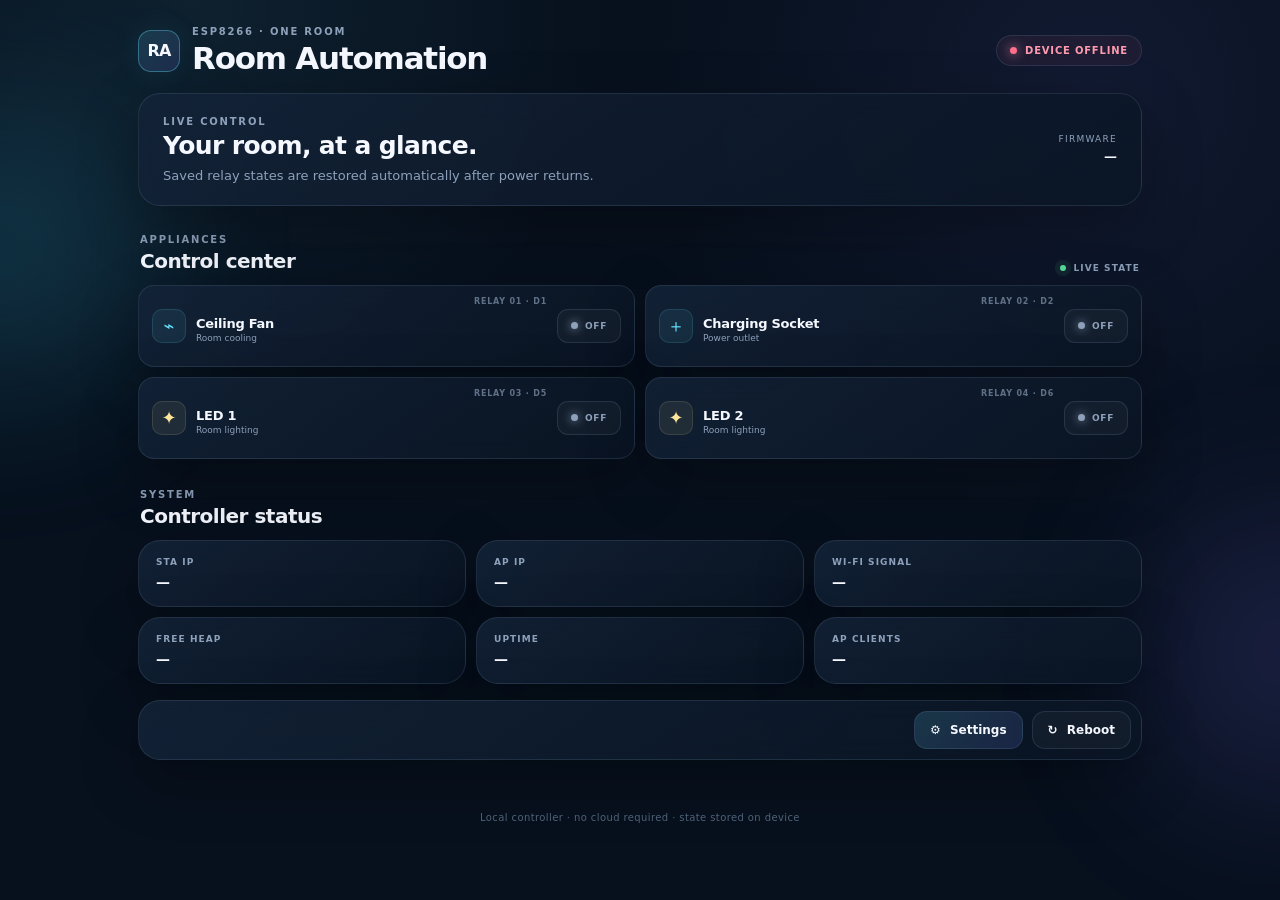
==== index.html @ 25adb44f "Add files via upload" ====
<!doctype html>
<html lang="en">
<head>
<meta charset="utf-8">
<meta name="viewport" content="width=device-width,initial-scale=1,viewport-fit=cover">
<meta name="theme-color" content="#07101d">
<meta name="color-scheme" content="dark">
<title>Room Automation</title>
<link rel="stylesheet" href="/style.css">
</head>
<body>
<div class="ambient ambient-a"></div><div class="ambient ambient-b"></div>
<main class="shell">
<header class="topbar">
  <div class="brand"><div class="brand-mark">RA</div><div><div class="eyebrow">ESP8266 · ONE ROOM</div><h1>Room Automation</h1></div></div>
  <div id="connection" class="status offline"><span class="status-dot"></span>CONNECTING</div>
</header>

<section class="hero card">
  <div><div class="eyebrow">LIVE CONTROL</div><h2>Your room, at a glance.</h2>
  <p>Saved relay states are restored automatically after power returns.</p></div>
  <div class="hero-meta"><span>FIRMWARE</span><strong id="version">—</strong></div>
</section>

<section class="section-head"><div><div class="eyebrow">APPLIANCES</div><h2>Control center</h2></div><div class="live-pill"><span class="pulse"></span>LIVE STATE</div></section>

<section class="relay-grid compact-relays" id="relayGrid">
  <article class="relay-card card" data-index="0">
    <div class="relay-top"><div class="device-icon fan-icon">⌁</div><span class="relay-channel">RELAY 01 · D1</span></div>
    <div class="relay-info"><h3>Ceiling Fan</h3><p>Room cooling</p></div>
    <button class="power-control" data-toggle="0" aria-pressed="false"><span class="power-ring"></span><span class="power-label">OFF</span></button>
  </article>
  <article class="relay-card card" data-index="1">
    <div class="relay-top"><div class="device-icon socket-icon">＋</div><span class="relay-channel">RELAY 02 · D2</span></div>
    <div class="relay-info"><h3>Charging Socket</h3><p>Power outlet</p></div>
    <button class="power-control" data-toggle="1" aria-pressed="false"><span class="power-ring"></span><span class="power-label">OFF</span></button>
  </article>
  <article class="relay-card card" data-index="2">
    <div class="relay-top"><div class="device-icon led-icon">✦</div><span class="relay-channel">RELAY 03 · D5</span></div>
    <div class="relay-info"><h3>LED 1</h3><p>Room lighting</p></div>
    <button class="power-control" data-toggle="2" aria-pressed="false"><span class="power-ring"></span><span class="power-label">OFF</span></button>
  </article>
  <article class="relay-card card" data-index="3">
    <div class="relay-top"><div class="device-icon led-icon">✦</div><span class="relay-channel">RELAY 04 · D6</span></div>
    <div class="relay-info"><h3>LED 2</h3><p>Room lighting</p></div>
    <button class="power-control" data-toggle="3" aria-pressed="false"><span class="power-ring"></span><span class="power-label">OFF</span></button>
  </article>
</section>

<section class="section-head compact"><div><div class="eyebrow">SYSTEM</div><h2>Controller status</h2></div></section>
<section class="telemetry-grid">
  <div class="metric card"><span>STA IP</span><strong id="ip">—</strong></div>
  <div class="metric card"><span>AP IP</span><strong id="apIp">—</strong></div>
  <div class="metric card"><span>WI-FI SIGNAL</span><strong id="rssi">—</strong></div>
  <div class="metric card"><span>FREE HEAP</span><strong id="heap">—</strong></div>
  <div class="metric card"><span>UPTIME</span><strong id="uptime">—</strong></div>
  <div class="metric card"><span>AP CLIENTS</span><strong id="apClients">—</strong></div>
</section>

<nav class="bottom-nav card">
  <a class="nav-primary" href="/settings.html"><span>⚙</span> Settings</a>
  <button id="rebootBtn" class="nav-secondary"><span>↻</span> Reboot</button>
</nav>
<p id="message" class="toast" role="status"></p>
<footer>Local controller · no cloud required · state stored on device</footer>
</main>
<script src="/app.js"></script>
</body>
</html>
---- style.css ----
:root{--bg:#07101d;--line:rgba(150,180,220,.14);--text:#f5f8ff;--muted:#8ea1bb;--accent:#66e3ff;--good:#57e39b;--danger:#ff6f8e;--shadow:0 20px 60px rgba(0,0,0,.28);font-family:Inter,ui-sans-serif,system-ui,-apple-system,BlinkMacSystemFont,"Segoe UI",sans-serif}
*{box-sizing:border-box}html{min-height:100%;background:var(--bg)}body{margin:0;min-height:100vh;color:var(--text);background:radial-gradient(circle at 15% 0%,rgba(102,227,255,.08),transparent 30%),radial-gradient(circle at 85% 10%,rgba(123,124,255,.09),transparent 32%),var(--bg)}button,input,select{font:inherit}button{cursor:pointer}.ambient{position:fixed;width:280px;height:280px;border-radius:50%;filter:blur(90px);pointer-events:none;opacity:.18}.ambient-a{background:#3bd7ff;top:12%;left:-140px}.ambient-b{background:#7d74ff;right:-150px;bottom:12%}
.shell{width:min(1040px,100%);margin:auto;padding:26px 18px 32px;position:relative}.topbar{display:flex;align-items:center;justify-content:space-between;gap:16px;margin-bottom:18px}.brand{display:flex;align-items:center;gap:12px}.brand-mark{width:42px;height:42px;border:1px solid rgba(102,227,255,.35);border-radius:13px;display:grid;place-items:center;font-weight:900;letter-spacing:-.06em;background:linear-gradient(145deg,rgba(102,227,255,.14),rgba(123,124,255,.16));box-shadow:0 0 30px rgba(102,227,255,.08)}
.eyebrow{font-size:10px;letter-spacing:.18em;color:var(--muted);font-weight:800}h1{font-size:clamp(23px,4vw,31px);line-height:1.1;margin:4px 0 0;letter-spacing:-.04em}h2{font-size:20px;line-height:1.15;margin:5px 0 0;letter-spacing:-.025em}h3{font-size:18px;margin:0;letter-spacing:-.02em}p{margin:0;color:var(--muted)}
.card{background:linear-gradient(145deg,rgba(20,35,56,.86),rgba(10,21,36,.82));border:1px solid var(--line);border-radius:22px;box-shadow:var(--shadow);backdrop-filter:blur(14px)}
.status{display:flex;align-items:center;gap:8px;padding:9px 13px;border-radius:999px;font-size:10px;font-weight:900;letter-spacing:.08em;border:1px solid var(--line);white-space:nowrap}.status-dot{width:7px;height:7px;border-radius:50%;background:var(--danger);box-shadow:0 0 12px currentColor}.status.online{color:var(--good);background:rgba(87,227,155,.07)}.status.online .status-dot{background:var(--good)}.status.offline{color:#ff9aae;background:rgba(255,111,142,.06)}
.hero{padding:22px 24px;display:flex;align-items:center;justify-content:space-between;gap:20px;margin-bottom:28px}.hero h2{font-size:25px}.hero p{margin-top:7px;font-size:13px;max-width:580px}.hero-meta{text-align:right;min-width:100px}.hero-meta span{display:block;font-size:9px;color:var(--muted);letter-spacing:.14em}.hero-meta strong{display:block;margin-top:5px;font-size:13px}
.section-head{display:flex;align-items:end;justify-content:space-between;margin:0 2px 12px}.section-head.compact{margin-top:30px}.live-pill{font-size:9px;color:var(--muted);font-weight:900;letter-spacing:.12em;display:flex;gap:7px;align-items:center}.pulse{width:6px;height:6px;background:var(--good);border-radius:50%;box-shadow:0 0 0 5px rgba(87,227,155,.08)}
.relay-grid{display:grid;grid-template-columns:repeat(2,minmax(0,1fr));gap:14px}.relay-card{padding:18px;min-height:225px;display:flex;flex-direction:column;transition:border-color .2s,transform .2s,box-shadow .2s}.relay-card.active{border-color:rgba(87,227,155,.38);box-shadow:0 20px 60px rgba(20,180,120,.08)}.relay-top{display:flex;justify-content:space-between;align-items:center}.relay-channel{font-size:9px;color:var(--muted);font-weight:800;letter-spacing:.1em}.device-icon{width:48px;height:48px;border-radius:15px;display:grid;place-items:center;font-size:27px;color:var(--accent);background:rgba(102,227,255,.08);border:1px solid rgba(102,227,255,.13)}.led-icon{color:#ffe69a;background:rgba(255,230,154,.07);border-color:rgba(255,230,154,.12)}.relay-info{margin-top:25px}.relay-info p{font-size:12px;margin-top:4px}
.power-control{align-self:flex-end;margin-top:auto;width:72px;height:42px;border:1px solid var(--line);border-radius:14px;background:rgba(255,255,255,.035);color:var(--muted);display:flex;align-items:center;justify-content:center;gap:7px;transition:.2s}.power-control:hover{transform:translateY(-1px);border-color:rgba(102,227,255,.35)}.power-control:disabled{opacity:.55;cursor:wait}.power-control.on{background:rgba(87,227,155,.11);border-color:rgba(87,227,155,.35);color:var(--good)}.power-ring{width:8px;height:8px;border-radius:50%;background:currentColor;box-shadow:0 0 10px currentColor}.power-label{font-size:10px;font-weight:900;letter-spacing:.08em}
.telemetry-grid{display:grid;grid-template-columns:repeat(3,minmax(0,1fr));gap:10px}.metric{padding:16px 17px}.metric span{display:block;font-size:9px;color:var(--muted);letter-spacing:.12em;font-weight:800}.metric strong{display:block;margin-top:7px;font-size:14px;overflow:hidden;text-overflow:ellipsis;white-space:nowrap}
.bottom-nav{margin-top:16px;padding:10px;display:flex;justify-content:flex-end;gap:9px}.bottom-nav a,.bottom-nav button{border:1px solid var(--line);border-radius:13px;padding:11px 15px;text-decoration:none;color:var(--text);font-size:12px;font-weight:800}.bottom-nav span{margin-right:5px}.nav-primary{background:linear-gradient(135deg,rgba(102,227,255,.16),rgba(123,124,255,.15))}.nav-secondary{background:rgba(255,255,255,.035)}
.toast{min-height:22px;margin:10px 3px 0;font-size:12px}.toast.ok{color:var(--good)}.toast.error{color:#ff8ca3}footer{text-align:center;color:#52647b;font-size:10px;margin-top:20px;letter-spacing:.04em}
.form-layout{display:grid;grid-template-columns:repeat(2,minmax(0,1fr));gap:14px}.formcard{padding:20px}.formcard h2{font-size:17px}.formcard .sub{font-size:12px;margin-top:5px;line-height:1.5}label{display:block;margin-top:16px;font-size:11px;color:var(--muted);font-weight:800;letter-spacing:.06em}input,select{display:block;width:100%;margin-top:7px;padding:12px 13px;border:1px solid var(--line);border-radius:13px;background:rgba(4,11,20,.55);color:var(--text);outline:none}input:focus,select:focus{border-color:rgba(102,227,255,.5);box-shadow:0 0 0 3px rgba(102,227,255,.07)}.actions{display:flex;gap:9px;flex-wrap:wrap;margin-top:18px}.btn{border:1px solid var(--line);border-radius:13px;padding:11px 15px;color:var(--text);background:rgba(255,255,255,.045);font-size:12px;font-weight:800;text-decoration:none}.btn.primary{background:linear-gradient(135deg,rgba(102,227,255,.2),rgba(123,124,255,.2));border-color:rgba(102,227,255,.25)}.btn.danger{background:rgba(255,111,142,.09);border-color:rgba(255,111,142,.22);color:#ff9aae}.btn:disabled{opacity:.55;cursor:wait}.check-row{display:flex;align-items:center;gap:9px;margin-top:16px;font-size:12px;color:var(--text)}.check-row input{width:auto;margin:0}.scanlist{display:grid;gap:7px;margin-top:12px}.scanitem{width:100%;text-align:left;border:1px solid var(--line);border-radius:12px;padding:10px 12px;background:rgba(255,255,255,.03);color:var(--text);font-size:11px}.filebox{border:1px dashed rgba(102,227,255,.25);border-radius:14px;padding:13px;margin-top:8px;background:rgba(102,227,255,.03)}.danger-card{border-color:rgba(255,111,142,.18)}progress{width:100%;margin-top:12px;height:7px;accent-color:var(--accent)}
@media(max-width:720px){.shell{padding:18px 13px 26px}.hero{align-items:flex-start}.hero-meta{display:none}.relay-grid{grid-template-columns:1fr}.telemetry-grid{grid-template-columns:repeat(2,minmax(0,1fr))}.form-layout{grid-template-columns:1fr}}@media(max-width:430px){.topbar{align-items:flex-start}.status{font-size:9px;padding:8px 9px}.hero{padding:19px}.hero h2{font-size:21px}.relay-card{min-height:205px}.bottom-nav{justify-content:stretch}.bottom-nav a,.bottom-nav button{flex:1;text-align:center}}

/* v1.3 compact controls: all four appliances fit with minimal scrolling */
.relay-grid.compact-relays{grid-template-columns:repeat(2,minmax(0,1fr));gap:10px}
.compact-relays .relay-card{min-height:0;height:82px;padding:11px 13px;display:grid;grid-template-columns:34px 1fr auto;grid-template-rows:1fr;align-items:center;column-gap:10px;border-radius:16px}
.compact-relays .relay-top{display:contents}
.compact-relays .device-icon{width:34px;height:34px;border-radius:10px;font-size:18px;grid-column:1;grid-row:1}
.compact-relays .relay-channel{font-size:8px;grid-column:1 / span 2;grid-row:1;align-self:start;justify-self:end;opacity:.65}
.compact-relays .relay-info{margin:0;grid-column:2;grid-row:1;align-self:center}
.compact-relays .relay-info h3{font-size:13px;margin-top:7px}
.compact-relays .relay-info p{font-size:9px;margin-top:2px}
.compact-relays .power-control{grid-column:3;grid-row:1;align-self:center;margin:0;width:64px;height:34px;border-radius:11px}
.compact-relays .power-label{font-size:9px}
.compact-relays .power-ring{width:7px;height:7px}
.wifi-help{margin-top:11px;padding:10px 11px;border:1px solid rgba(102,227,255,.12);border-radius:11px;background:rgba(102,227,255,.035);font-size:10px;line-height:1.45;color:var(--muted)}
.scan-state{padding:10px 11px;border:1px dashed var(--line);border-radius:11px;color:var(--muted);font-size:11px}
.scan-state.error{color:#ff8ca3}
.scanitem{display:flex;align-items:center;justify-content:space-between;gap:12px}
.scan-main{font-weight:800;overflow:hidden;text-overflow:ellipsis;white-space:nowrap}
.scan-meta{font-size:9px;color:var(--muted);white-space:nowrap}
.scanitem.hidden-network{border-color:rgba(255,230,154,.18);background:rgba(255,230,154,.035)}
@media(max-width:720px){
 .relay-grid.compact-relays{grid-template-columns:1fr;gap:8px}
 .compact-relays .relay-card{height:76px}
}
@media(max-width:430px){
 .compact-relays .relay-card{height:72px;padding:9px 11px}
 .compact-relays .device-icon{width:32px;height:32px}
 .compact-relays .relay-info h3{font-size:12px}
 .compact-relays .power-control{width:60px;height:32px}
 .scanitem{display:block}
 .scan-meta{display:block;margin-top:3px}
}
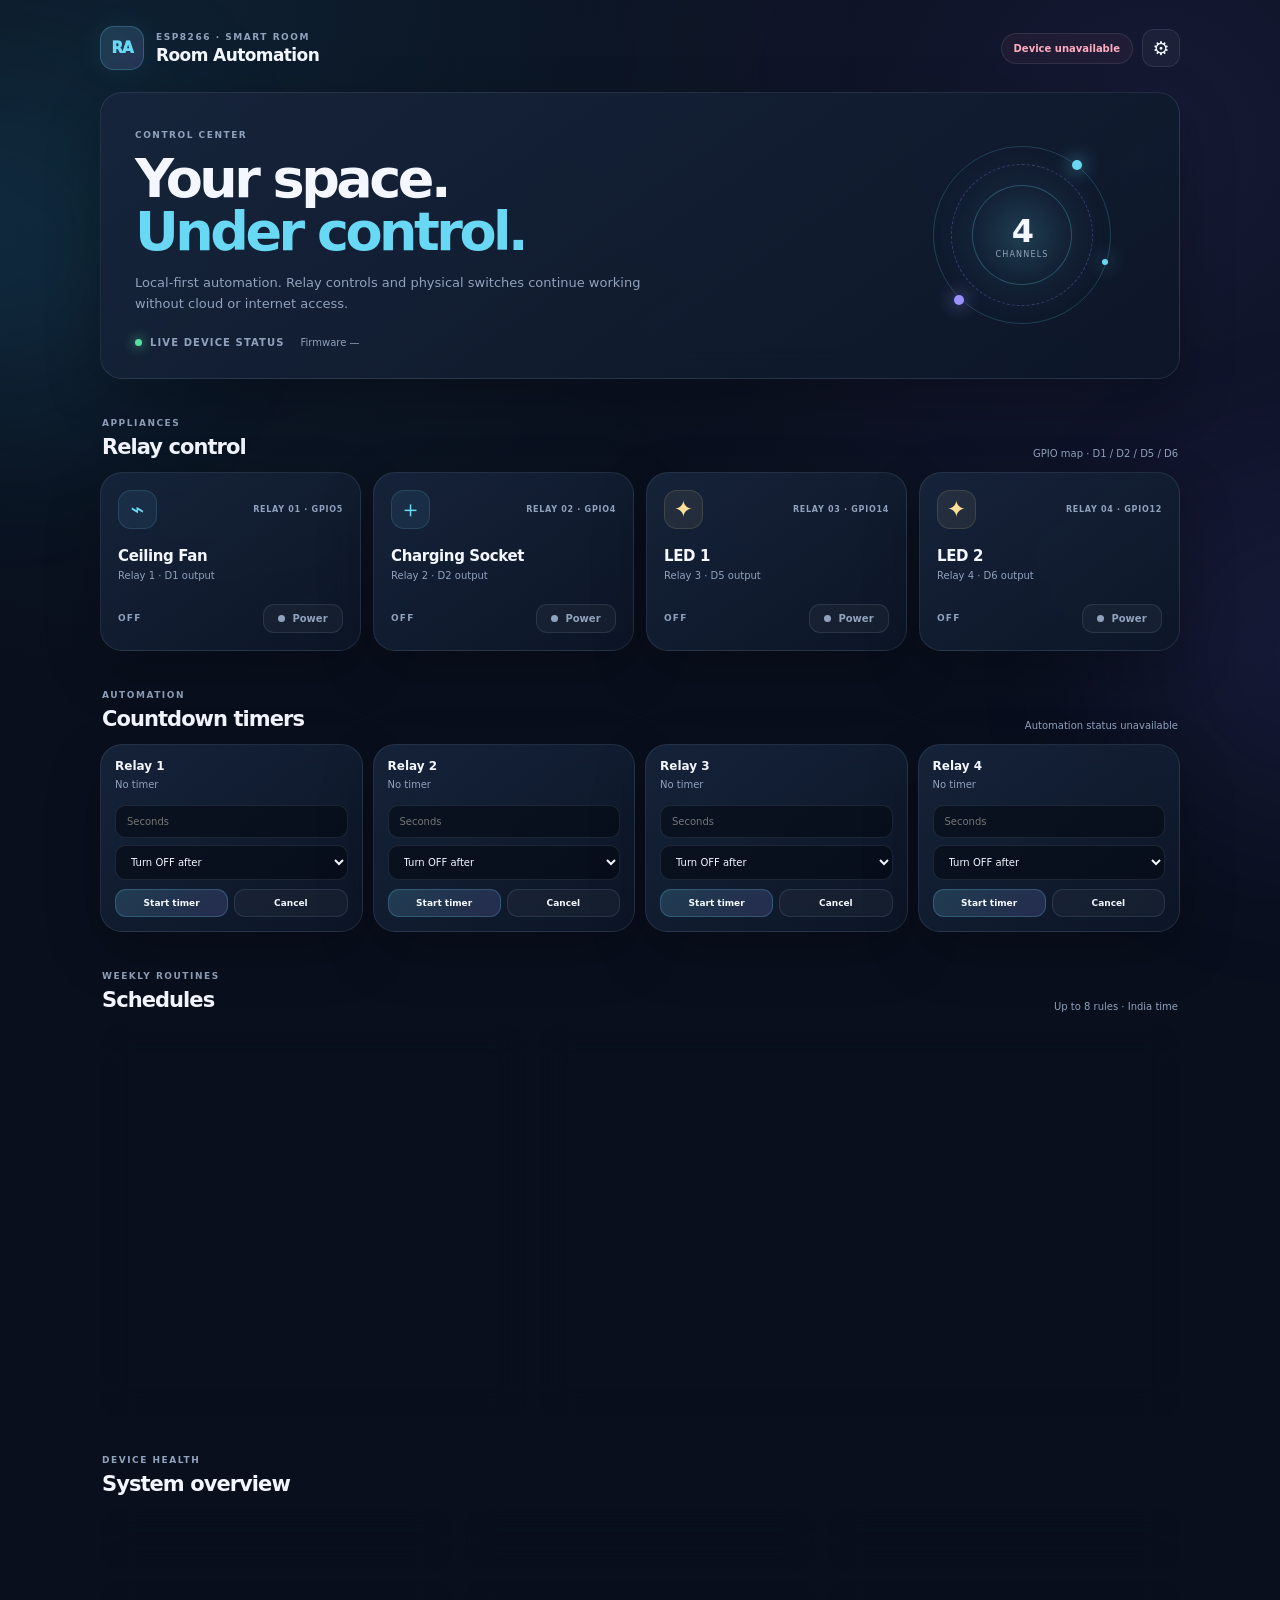
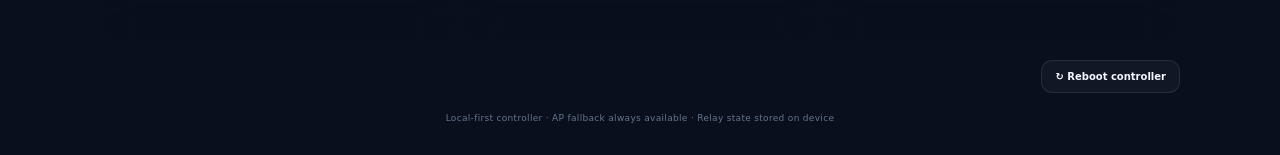
==== commit 2d7186f9: "Add files via upload" ====
--- a/index.html
+++ b/index.html
@@ -1,69 +1,77 @@
 <!doctype html>
 <html lang="en">
 <head>
-<meta charset="utf-8">
-<meta name="viewport" content="width=device-width,initial-scale=1,viewport-fit=cover">
-<meta name="theme-color" content="#07101d">
-<meta name="color-scheme" content="dark">
-<title>Room Automation</title>
-<link rel="stylesheet" href="/style.css">
+  <meta charset="utf-8">
+  <meta name="viewport" content="width=device-width,initial-scale=1,viewport-fit=cover">
+  <meta name="theme-color" content="#0a1020">
+  <meta name="color-scheme" content="dark">
+  <meta name="description" content="Local four-channel smart room automation">
+  <title>Room Automation</title>
+  <link rel="stylesheet" href="/style.css">
 </head>
 <body>
-<div class="ambient ambient-a"></div><div class="ambient ambient-b"></div>
-<main class="shell">
-<header class="topbar">
-  <div class="brand"><div class="brand-mark">RA</div><div><div class="eyebrow">ESP8266 · ONE ROOM</div><h1>Room Automation</h1></div></div>
-  <div id="connection" class="status offline"><span class="status-dot"></span>CONNECTING</div>
-</header>
+  <div class="ambient ambient-one"></div><div class="ambient ambient-two"></div>
+  <main class="shell">
+    <header class="topbar">
+      <a class="brand" href="/" aria-label="Room Automation home">
+        <span class="brand-icon">RA</span>
+        <span><small>ESP8266 · SMART ROOM</small><strong>Room Automation</strong></span>
+      </a>
+      <div class="top-actions">
+        <span id="connection" class="status offline"><i></i>Connecting</span>
+        <a class="icon-button" href="/settings.html" aria-label="Settings" title="Settings">⚙</a>
+      </div>
+    </header>
 
-<section class="hero card">
-  <div><div class="eyebrow">LIVE CONTROL</div><h2>Your room, at a glance.</h2>
-  <p>Saved relay states are restored automatically after power returns.</p></div>
-  <div class="hero-meta"><span>FIRMWARE</span><strong id="version">—</strong></div>
-</section>
+    <section class="hero glass">
+      <div class="hero-copy">
+        <span class="eyebrow">CONTROL CENTER</span>
+        <h1>Your space.<br><em>Under control.</em></h1>
+        <p>Local-first automation. Relay controls and physical switches continue working without cloud or internet access.</p>
+        <div class="hero-foot"><span class="live-indicator"><i></i> LIVE DEVICE STATUS</span><span id="version">Firmware —</span></div>
+      </div>
+      <div class="hero-orbit" aria-hidden="true"><div class="orbit-ring ring-a"></div><div class="orbit-ring ring-b"></div><div class="orbit-core"><span>4</span><small>CHANNELS</small></div><b class="orbit-dot dot-a"></b><b class="orbit-dot dot-b"></b><b class="orbit-dot dot-c"></b></div>
+    </section>
 
-<section class="section-head"><div><div class="eyebrow">APPLIANCES</div><h2>Control center</h2></div><div class="live-pill"><span class="pulse"></span>LIVE STATE</div></section>
+    <section class="section-heading">
+      <div><span class="eyebrow">APPLIANCES</span><h2>Relay control</h2></div>
+      <span class="section-note">GPIO map · D1 / D2 / D5 / D6</span>
+    </section>
+    <section id="relayGrid" class="relay-grid">
+      <article class="relay-card glass" data-index="0"><div class="relay-head"><span class="appliance-icon">⌁</span><span class="relay-tag">RELAY 01 · GPIO5</span></div><div class="relay-details"><h3 data-relay-name="0">Ceiling Fan</h3><p>Relay 1 · D1 output</p></div><div class="relay-actions"><span class="relay-state">OFF</span><button class="power-button" data-toggle="0" aria-pressed="false"><span></span>Power</button></div></article>
+      <article class="relay-card glass" data-index="1"><div class="relay-head"><span class="appliance-icon">＋</span><span class="relay-tag">RELAY 02 · GPIO4</span></div><div class="relay-details"><h3 data-relay-name="1">Charging Socket</h3><p>Relay 2 · D2 output</p></div><div class="relay-actions"><span class="relay-state">OFF</span><button class="power-button" data-toggle="1" aria-pressed="false"><span></span>Power</button></div></article>
+      <article class="relay-card glass" data-index="2"><div class="relay-head"><span class="appliance-icon light">✦</span><span class="relay-tag">RELAY 03 · GPIO14</span></div><div class="relay-details"><h3 data-relay-name="2">LED 1</h3><p>Relay 3 · D5 output</p></div><div class="relay-actions"><span class="relay-state">OFF</span><button class="power-button" data-toggle="2" aria-pressed="false"><span></span>Power</button></div></article>
+      <article class="relay-card glass" data-index="3"><div class="relay-head"><span class="appliance-icon light">✦</span><span class="relay-tag">RELAY 04 · GPIO12</span></div><div class="relay-details"><h3 data-relay-name="3">LED 2</h3><p>Relay 4 · D6 output</p></div><div class="relay-actions"><span class="relay-state">OFF</span><button class="power-button" data-toggle="3" aria-pressed="false"><span></span>Power</button></div></article>
+    </section>
 
-<section class="relay-grid compact-relays" id="relayGrid">
-  <article class="relay-card card" data-index="0">
-    <div class="relay-top"><div class="device-icon fan-icon">⌁</div><span class="relay-channel">RELAY 01 · D1</span></div>
-    <div class="relay-info"><h3>Ceiling Fan</h3><p>Room cooling</p></div>
-    <button class="power-control" data-toggle="0" aria-pressed="false"><span class="power-ring"></span><span class="power-label">OFF</span></button>
-  </article>
-  <article class="relay-card card" data-index="1">
-    <div class="relay-top"><div class="device-icon socket-icon">＋</div><span class="relay-channel">RELAY 02 · D2</span></div>
-    <div class="relay-info"><h3>Charging Socket</h3><p>Power outlet</p></div>
-    <button class="power-control" data-toggle="1" aria-pressed="false"><span class="power-ring"></span><span class="power-label">OFF</span></button>
-  </article>
-  <article class="relay-card card" data-index="2">
-    <div class="relay-top"><div class="device-icon led-icon">✦</div><span class="relay-channel">RELAY 03 · D5</span></div>
-    <div class="relay-info"><h3>LED 1</h3><p>Room lighting</p></div>
-    <button class="power-control" data-toggle="2" aria-pressed="false"><span class="power-ring"></span><span class="power-label">OFF</span></button>
-  </article>
-  <article class="relay-card card" data-index="3">
-    <div class="relay-top"><div class="device-icon led-icon">✦</div><span class="relay-channel">RELAY 04 · D6</span></div>
-    <div class="relay-info"><h3>LED 2</h3><p>Room lighting</p></div>
-    <button class="power-control" data-toggle="3" aria-pressed="false"><span class="power-ring"></span><span class="power-label">OFF</span></button>
-  </article>
-</section>
+    <section class="section-heading section-gap"><div><span class="eyebrow">AUTOMATION</span><h2>Countdown timers</h2></div><span id="clockStatus" class="section-note">Checking clock…</span></section>
+    <section id="timerGrid" class="timer-grid">
+      <article class="timer-card glass" data-timer="0"><div class="timer-top"><strong>Relay 1</strong><span class="timer-remaining">No timer</span></div><div class="timer-controls"><input class="timer-seconds" type="number" min="1" max="2592000" inputmode="numeric" placeholder="Seconds"><select class="timer-action"><option value="false">Turn OFF after</option><option value="true">Turn ON after</option></select></div><div class="timer-buttons"><button class="button primary timer-start">Start timer</button><button class="button subtle timer-cancel">Cancel</button></div></article>
+      <article class="timer-card glass" data-timer="1"><div class="timer-top"><strong>Relay 2</strong><span class="timer-remaining">No timer</span></div><div class="timer-controls"><input class="timer-seconds" type="number" min="1" max="2592000" inputmode="numeric" placeholder="Seconds"><select class="timer-action"><option value="false">Turn OFF after</option><option value="true">Turn ON after</option></select></div><div class="timer-buttons"><button class="button primary timer-start">Start timer</button><button class="button subtle timer-cancel">Cancel</button></div></article>
+      <article class="timer-card glass" data-timer="2"><div class="timer-top"><strong>Relay 3</strong><span class="timer-remaining">No timer</span></div><div class="timer-controls"><input class="timer-seconds" type="number" min="1" max="2592000" inputmode="numeric" placeholder="Seconds"><select class="timer-action"><option value="false">Turn OFF after</option><option value="true">Turn ON after</option></select></div><div class="timer-buttons"><button class="button primary timer-start">Start timer</button><button class="button subtle timer-cancel">Cancel</button></div></article>
+      <article class="timer-card glass" data-timer="3"><div class="timer-top"><strong>Relay 4</strong><span class="timer-remaining">No timer</span></div><div class="timer-controls"><input class="timer-seconds" type="number" min="1" max="2592000" inputmode="numeric" placeholder="Seconds"><select class="timer-action"><option value="false">Turn OFF after</option><option value="true">Turn ON after</option></select></div><div class="timer-buttons"><button class="button primary timer-start">Start timer</button><button class="button subtle timer-cancel">Cancel</button></div></article>
+    </section>
 
-<section class="section-head compact"><div><div class="eyebrow">SYSTEM</div><h2>Controller status</h2></div></section>
-<section class="telemetry-grid">
-  <div class="metric card"><span>STA IP</span><strong id="ip">—</strong></div>
-  <div class="metric card"><span>AP IP</span><strong id="apIp">—</strong></div>
-  <div class="metric card"><span>WI-FI SIGNAL</span><strong id="rssi">—</strong></div>
-  <div class="metric card"><span>FREE HEAP</span><strong id="heap">—</strong></div>
-  <div class="metric card"><span>UPTIME</span><strong id="uptime">—</strong></div>
-  <div class="metric card"><span>AP CLIENTS</span><strong id="apClients">—</strong></div>
-</section>
+    <section class="section-heading section-gap"><div><span class="eyebrow">WEEKLY ROUTINES</span><h2>Schedules</h2></div><span class="section-note">Up to 8 rules · India time</span></section>
+    <section class="schedule-layout">
+      <form id="scheduleForm" class="schedule-form glass">
+        <div class="form-title"><span class="eyebrow">NEW AUTOMATION</span><strong>Create a schedule</strong></div>
+        <label>Appliance<select id="scheduleRelay"><option value="0">Relay 1</option><option value="1">Relay 2</option><option value="2">Relay 3</option><option value="3">Relay 4</option></select></label>
+        <label>Action<select id="scheduleAction"><option value="true">Turn ON</option><option value="false">Turn OFF</option></select></label>
+        <label>Time<input id="scheduleTime" type="time" value="07:00" required></label>
+        <div class="day-picker"><span>Repeat on</span><div class="days"><label><input type="checkbox" value="0" checked><b>S</b></label><label><input type="checkbox" value="1" checked><b>M</b></label><label><input type="checkbox" value="2" checked><b>T</b></label><label><input type="checkbox" value="3" checked><b>W</b></label><label><input type="checkbox" value="4" checked><b>T</b></label><label><input type="checkbox" value="5" checked><b>F</b></label><label><input type="checkbox" value="6" checked><b>S</b></label></div></div>
+        <button class="button primary full" type="submit">＋ Save schedule</button>
+      </form>
+      <div class="schedule-list glass"><div class="form-title"><span class="eyebrow">ACTIVE RULES</span><strong>Your schedules</strong></div><div id="scheduleItems" class="schedule-items"><p class="empty-note">No schedules configured.</p></div><p class="schedule-help">Schedules require a valid NTP clock. They run locally on the ESP8266 after time synchronization; they do not depend on Firebase.</p></div>
+    </section>
 
-<nav class="bottom-nav card">
-  <a class="nav-primary" href="/settings.html"><span>⚙</span> Settings</a>
-  <button id="rebootBtn" class="nav-secondary"><span>↻</span> Reboot</button>
-</nav>
-<p id="message" class="toast" role="status"></p>
-<footer>Local controller · no cloud required · state stored on device</footer>
-</main>
-<script src="/app.js"></script>
+    <section class="section-heading section-gap"><div><span class="eyebrow">DEVICE HEALTH</span><h2>System overview</h2></div></section>
+    <section class="metrics-grid">
+      <div class="metric glass"><span>STA ADDRESS</span><strong id="ip">—</strong></div><div class="metric glass"><span>AP ADDRESS</span><strong id="apIp">—</strong></div><div class="metric glass"><span>WI-FI SIGNAL</span><strong id="rssi">—</strong></div><div class="metric glass"><span>FREE HEAP</span><strong id="heap">—</strong></div><div class="metric glass"><span>UPTIME</span><strong id="uptime">—</strong></div><div class="metric glass"><span>AP CLIENTS</span><strong id="apClients">—</strong></div>
+    </section>
+    <div class="footer-bar"><span id="message" class="toast" role="status" aria-live="polite"></span><button id="rebootBtn" class="button subtle">↻ Reboot controller</button></div>
+    <footer>Local-first controller · AP fallback always available · Relay state stored on device</footer>
+  </main>
+  <script src="/app.js"></script>
 </body>
 </html>
--- a/style.css
+++ b/style.css
@@ -1,47 +1 @@
-:root{--bg:#07101d;--line:rgba(150,180,220,.14);--text:#f5f8ff;--muted:#8ea1bb;--accent:#66e3ff;--good:#57e39b;--danger:#ff6f8e;--shadow:0 20px 60px rgba(0,0,0,.28);font-family:Inter,ui-sans-serif,system-ui,-apple-system,BlinkMacSystemFont,"Segoe UI",sans-serif}
-*{box-sizing:border-box}html{min-height:100%;background:var(--bg)}body{margin:0;min-height:100vh;color:var(--text);background:radial-gradient(circle at 15% 0%,rgba(102,227,255,.08),transparent 30%),radial-gradient(circle at 85% 10%,rgba(123,124,255,.09),transparent 32%),var(--bg)}button,input,select{font:inherit}button{cursor:pointer}.ambient{position:fixed;width:280px;height:280px;border-radius:50%;filter:blur(90px);pointer-events:none;opacity:.18}.ambient-a{background:#3bd7ff;top:12%;left:-140px}.ambient-b{background:#7d74ff;right:-150px;bottom:12%}
-.shell{width:min(1040px,100%);margin:auto;padding:26px 18px 32px;position:relative}.topbar{display:flex;align-items:center;justify-content:space-between;gap:16px;margin-bottom:18px}.brand{display:flex;align-items:center;gap:12px}.brand-mark{width:42px;height:42px;border:1px solid rgba(102,227,255,.35);border-radius:13px;display:grid;place-items:center;font-weight:900;letter-spacing:-.06em;background:linear-gradient(145deg,rgba(102,227,255,.14),rgba(123,124,255,.16));box-shadow:0 0 30px rgba(102,227,255,.08)}
-.eyebrow{font-size:10px;letter-spacing:.18em;color:var(--muted);font-weight:800}h1{font-size:clamp(23px,4vw,31px);line-height:1.1;margin:4px 0 0;letter-spacing:-.04em}h2{font-size:20px;line-height:1.15;margin:5px 0 0;letter-spacing:-.025em}h3{font-size:18px;margin:0;letter-spacing:-.02em}p{margin:0;color:var(--muted)}
-.card{background:linear-gradient(145deg,rgba(20,35,56,.86),rgba(10,21,36,.82));border:1px solid var(--line);border-radius:22px;box-shadow:var(--shadow);backdrop-filter:blur(14px)}
-.status{display:flex;align-items:center;gap:8px;padding:9px 13px;border-radius:999px;font-size:10px;font-weight:900;letter-spacing:.08em;border:1px solid var(--line);white-space:nowrap}.status-dot{width:7px;height:7px;border-radius:50%;background:var(--danger);box-shadow:0 0 12px currentColor}.status.online{color:var(--good);background:rgba(87,227,155,.07)}.status.online .status-dot{background:var(--good)}.status.offline{color:#ff9aae;background:rgba(255,111,142,.06)}
-.hero{padding:22px 24px;display:flex;align-items:center;justify-content:space-between;gap:20px;margin-bottom:28px}.hero h2{font-size:25px}.hero p{margin-top:7px;font-size:13px;max-width:580px}.hero-meta{text-align:right;min-width:100px}.hero-meta span{display:block;font-size:9px;color:var(--muted);letter-spacing:.14em}.hero-meta strong{display:block;margin-top:5px;font-size:13px}
-.section-head{display:flex;align-items:end;justify-content:space-between;margin:0 2px 12px}.section-head.compact{margin-top:30px}.live-pill{font-size:9px;color:var(--muted);font-weight:900;letter-spacing:.12em;display:flex;gap:7px;align-items:center}.pulse{width:6px;height:6px;background:var(--good);border-radius:50%;box-shadow:0 0 0 5px rgba(87,227,155,.08)}
-.relay-grid{display:grid;grid-template-columns:repeat(2,minmax(0,1fr));gap:14px}.relay-card{padding:18px;min-height:225px;display:flex;flex-direction:column;transition:border-color .2s,transform .2s,box-shadow .2s}.relay-card.active{border-color:rgba(87,227,155,.38);box-shadow:0 20px 60px rgba(20,180,120,.08)}.relay-top{display:flex;justify-content:space-between;align-items:center}.relay-channel{font-size:9px;color:var(--muted);font-weight:800;letter-spacing:.1em}.device-icon{width:48px;height:48px;border-radius:15px;display:grid;place-items:center;font-size:27px;color:var(--accent);background:rgba(102,227,255,.08);border:1px solid rgba(102,227,255,.13)}.led-icon{color:#ffe69a;background:rgba(255,230,154,.07);border-color:rgba(255,230,154,.12)}.relay-info{margin-top:25px}.relay-info p{font-size:12px;margin-top:4px}
-.power-control{align-self:flex-end;margin-top:auto;width:72px;height:42px;border:1px solid var(--line);border-radius:14px;background:rgba(255,255,255,.035);color:var(--muted);display:flex;align-items:center;justify-content:center;gap:7px;transition:.2s}.power-control:hover{transform:translateY(-1px);border-color:rgba(102,227,255,.35)}.power-control:disabled{opacity:.55;cursor:wait}.power-control.on{background:rgba(87,227,155,.11);border-color:rgba(87,227,155,.35);color:var(--good)}.power-ring{width:8px;height:8px;border-radius:50%;background:currentColor;box-shadow:0 0 10px currentColor}.power-label{font-size:10px;font-weight:900;letter-spacing:.08em}
-.telemetry-grid{display:grid;grid-template-columns:repeat(3,minmax(0,1fr));gap:10px}.metric{padding:16px 17px}.metric span{display:block;font-size:9px;color:var(--muted);letter-spacing:.12em;font-weight:800}.metric strong{display:block;margin-top:7px;font-size:14px;overflow:hidden;text-overflow:ellipsis;white-space:nowrap}
-.bottom-nav{margin-top:16px;padding:10px;display:flex;justify-content:flex-end;gap:9px}.bottom-nav a,.bottom-nav button{border:1px solid var(--line);border-radius:13px;padding:11px 15px;text-decoration:none;color:var(--text);font-size:12px;font-weight:800}.bottom-nav span{margin-right:5px}.nav-primary{background:linear-gradient(135deg,rgba(102,227,255,.16),rgba(123,124,255,.15))}.nav-secondary{background:rgba(255,255,255,.035)}
-.toast{min-height:22px;margin:10px 3px 0;font-size:12px}.toast.ok{color:var(--good)}.toast.error{color:#ff8ca3}footer{text-align:center;color:#52647b;font-size:10px;margin-top:20px;letter-spacing:.04em}
-.form-layout{display:grid;grid-template-columns:repeat(2,minmax(0,1fr));gap:14px}.formcard{padding:20px}.formcard h2{font-size:17px}.formcard .sub{font-size:12px;margin-top:5px;line-height:1.5}label{display:block;margin-top:16px;font-size:11px;color:var(--muted);font-weight:800;letter-spacing:.06em}input,select{display:block;width:100%;margin-top:7px;padding:12px 13px;border:1px solid var(--line);border-radius:13px;background:rgba(4,11,20,.55);color:var(--text);outline:none}input:focus,select:focus{border-color:rgba(102,227,255,.5);box-shadow:0 0 0 3px rgba(102,227,255,.07)}.actions{display:flex;gap:9px;flex-wrap:wrap;margin-top:18px}.btn{border:1px solid var(--line);border-radius:13px;padding:11px 15px;color:var(--text);background:rgba(255,255,255,.045);font-size:12px;font-weight:800;text-decoration:none}.btn.primary{background:linear-gradient(135deg,rgba(102,227,255,.2),rgba(123,124,255,.2));border-color:rgba(102,227,255,.25)}.btn.danger{background:rgba(255,111,142,.09);border-color:rgba(255,111,142,.22);color:#ff9aae}.btn:disabled{opacity:.55;cursor:wait}.check-row{display:flex;align-items:center;gap:9px;margin-top:16px;font-size:12px;color:var(--text)}.check-row input{width:auto;margin:0}.scanlist{display:grid;gap:7px;margin-top:12px}.scanitem{width:100%;text-align:left;border:1px solid var(--line);border-radius:12px;padding:10px 12px;background:rgba(255,255,255,.03);color:var(--text);font-size:11px}.filebox{border:1px dashed rgba(102,227,255,.25);border-radius:14px;padding:13px;margin-top:8px;background:rgba(102,227,255,.03)}.danger-card{border-color:rgba(255,111,142,.18)}progress{width:100%;margin-top:12px;height:7px;accent-color:var(--accent)}
-@media(max-width:720px){.shell{padding:18px 13px 26px}.hero{align-items:flex-start}.hero-meta{display:none}.relay-grid{grid-template-columns:1fr}.telemetry-grid{grid-template-columns:repeat(2,minmax(0,1fr))}.form-layout{grid-template-columns:1fr}}@media(max-width:430px){.topbar{align-items:flex-start}.status{font-size:9px;padding:8px 9px}.hero{padding:19px}.hero h2{font-size:21px}.relay-card{min-height:205px}.bottom-nav{justify-content:stretch}.bottom-nav a,.bottom-nav button{flex:1;text-align:center}}
-
-/* v1.3 compact controls: all four appliances fit with minimal scrolling */
-.relay-grid.compact-relays{grid-template-columns:repeat(2,minmax(0,1fr));gap:10px}
-.compact-relays .relay-card{min-height:0;height:82px;padding:11px 13px;display:grid;grid-template-columns:34px 1fr auto;grid-template-rows:1fr;align-items:center;column-gap:10px;border-radius:16px}
-.compact-relays .relay-top{display:contents}
-.compact-relays .device-icon{width:34px;height:34px;border-radius:10px;font-size:18px;grid-column:1;grid-row:1}
-.compact-relays .relay-channel{font-size:8px;grid-column:1 / span 2;grid-row:1;align-self:start;justify-self:end;opacity:.65}
-.compact-relays .relay-info{margin:0;grid-column:2;grid-row:1;align-self:center}
-.compact-relays .relay-info h3{font-size:13px;margin-top:7px}
-.compact-relays .relay-info p{font-size:9px;margin-top:2px}
-.compact-relays .power-control{grid-column:3;grid-row:1;align-self:center;margin:0;width:64px;height:34px;border-radius:11px}
-.compact-relays .power-label{font-size:9px}
-.compact-relays .power-ring{width:7px;height:7px}
-.wifi-help{margin-top:11px;padding:10px 11px;border:1px solid rgba(102,227,255,.12);border-radius:11px;background:rgba(102,227,255,.035);font-size:10px;line-height:1.45;color:var(--muted)}
-.scan-state{padding:10px 11px;border:1px dashed var(--line);border-radius:11px;color:var(--muted);font-size:11px}
-.scan-state.error{color:#ff8ca3}
-.scanitem{display:flex;align-items:center;justify-content:space-between;gap:12px}
-.scan-main{font-weight:800;overflow:hidden;text-overflow:ellipsis;white-space:nowrap}
-.scan-meta{font-size:9px;color:var(--muted);white-space:nowrap}
-.scanitem.hidden-network{border-color:rgba(255,230,154,.18);background:rgba(255,230,154,.035)}
-@media(max-width:720px){
- .relay-grid.compact-relays{grid-template-columns:1fr;gap:8px}
- .compact-relays .relay-card{height:76px}
-}
-@media(max-width:430px){
- .compact-relays .relay-card{height:72px;padding:9px 11px}
- .compact-relays .device-icon{width:32px;height:32px}
- .compact-relays .relay-info h3{font-size:12px}
- .compact-relays .power-control{width:60px;height:32px}
- .scanitem{display:block}
- .scan-meta{display:block;margin-top:3px}
-}
+:root{color-scheme:dark;--bg:#090f1d;--panel:#111b2c;--panel-2:#152238;--text:#f4f7ff;--muted:#91a2bc;--line:rgba(166,190,225,.13);--blue:#69d8f4;--violet:#9b91ff;--green:#57e1a0;--red:#ff7f9b;--shadow:0 20px 55px rgba(0,0,0,.24);font-family:Inter,ui-sans-serif,system-ui,-apple-system,BlinkMacSystemFont,"Segoe UI",sans-serif}*{box-sizing:border-box}html{min-height:100%;background:var(--bg)}body{margin:0;min-height:100vh;color:var(--text);background:radial-gradient(circle at 14% 0%,rgba(66,190,231,.09),transparent 33%),radial-gradient(circle at 90% 8%,rgba(133,111,255,.10),transparent 30%),var(--bg)}button,input,select{font:inherit}button,a{touch-action:manipulation}button{cursor:pointer}.ambient{position:fixed;z-index:0;width:340px;height:340px;filter:blur(100px);border-radius:50%;opacity:.12;pointer-events:none}.ambient-one{background:#31c9f4;top:8%;left:-180px}.ambient-two{background:#7767f7;right:-200px;bottom:8%}.shell{width:min(1120px,100%);margin:auto;padding:26px 20px 32px;position:relative;z-index:1}.glass{background:linear-gradient(145deg,rgba(23,37,60,.9),rgba(13,23,40,.88));border:1px solid var(--line);border-radius:22px;box-shadow:var(--shadow);backdrop-filter:blur(16px)}.topbar{display:flex;align-items:center;justify-content:space-between;gap:14px;margin-bottom:22px}.brand{display:flex;align-items:center;gap:12px;color:var(--text);text-decoration:none}.brand-icon{width:44px;height:44px;border-radius:14px;display:grid;place-items:center;font-size:15px;font-weight:950;letter-spacing:-.08em;color:var(--blue);background:linear-gradient(145deg,rgba(105,216,244,.16),rgba(155,145,255,.18));border:1px solid rgba(105,216,244,.24);box-shadow:0 0 30px rgba(105,216,244,.08)}.brand small,.brand strong{display:block}.brand small,.eyebrow{font-size:9px;letter-spacing:.17em;color:var(--muted);font-weight:850}.brand strong{font-size:17px;letter-spacing:-.035em;margin-top:3px}.top-actions{display:flex;align-items:center;gap:9px}.status{display:flex;align-items:center;gap:8px;padding:9px 12px;border-radius:999px;border:1px solid var(--line);font-size:10px;font-weight:850;white-space:nowrap;color:var(--muted)}.status i,.live-indicator i{width:7px;height:7px;border-radius:50%;background:currentColor;box-shadow:0 0 12px currentColor}.status.online{color:var(--green);background:rgba(87,225,160,.06)}.status.offline{color:#ffadbd;background:rgba(255,127,155,.06)}.icon-button{width:38px;height:38px;display:grid;place-items:center;text-decoration:none;color:var(--text);font-size:19px;border:1px solid var(--line);border-radius:12px;background:rgba(255,255,255,.04)}.hero{min-height:230px;padding:30px 34px;display:flex;align-items:center;justify-content:space-between;gap:22px;overflow:hidden;position:relative;margin-bottom:32px}.hero-copy{max-width:590px;position:relative;z-index:1}.hero h1{font-size:clamp(34px,5vw,54px);letter-spacing:-.065em;line-height:.99;margin:10px 0 12px}.hero h1 em{font-style:normal;color:var(--blue)}.hero p{max-width:540px;color:var(--muted);font-size:13px;line-height:1.65}.hero-foot{display:flex;align-items:center;gap:16px;margin-top:22px;font-size:10px;color:var(--muted)}.live-indicator{display:flex;align-items:center;gap:8px;font-weight:850;letter-spacing:.11em}.live-indicator i{background:var(--green);color:var(--green)}.hero-orbit{width:190px;height:190px;flex:0 0 190px;position:relative;display:grid;place-items:center;margin-right:28px}.orbit-ring{position:absolute;border:1px solid rgba(105,216,244,.2);border-radius:50%}.ring-a{inset:6px}.ring-b{inset:24px;border-style:dashed;border-color:rgba(155,145,255,.3);animation:spin 34s linear infinite}.orbit-core{width:100px;height:100px;border-radius:50%;display:flex;flex-direction:column;align-items:center;justify-content:center;background:radial-gradient(circle,rgba(105,216,244,.19),rgba(105,216,244,.04) 70%);border:1px solid rgba(105,216,244,.27);box-shadow:0 0 50px rgba(105,216,244,.12)}.orbit-core span{font-size:32px;font-weight:900;letter-spacing:-.06em}.orbit-core small{font-size:8px;color:var(--muted);letter-spacing:.15em}.orbit-dot{position:absolute;width:10px;height:10px;border-radius:50%;background:var(--blue);box-shadow:0 0 18px var(--blue)}.dot-a{top:20px;right:35px}.dot-b{bottom:25px;left:27px;background:var(--violet);box-shadow:0 0 18px var(--violet)}.dot-c{right:9px;bottom:65px;width:6px;height:6px}.section-heading{display:flex;align-items:end;justify-content:space-between;gap:12px;margin:0 2px 13px}.section-heading h2{font-size:21px;letter-spacing:-.045em;margin:5px 0 0}.section-note{font-size:10px;color:var(--muted);text-align:right}.section-note.warn{color:#ffc77b}.section-gap{margin-top:32px}.relay-grid{display:grid;grid-template-columns:repeat(4,minmax(0,1fr));gap:12px}.relay-card{padding:17px;min-height:176px;display:flex;flex-direction:column;transition:transform .2s,border-color .2s,box-shadow .2s}.relay-card:hover{transform:translateY(-2px)}.relay-card.active{border-color:rgba(87,225,160,.35);box-shadow:0 18px 45px rgba(20,170,120,.075)}.relay-head{display:flex;align-items:center;justify-content:space-between;gap:8px}.appliance-icon{width:39px;height:39px;border-radius:13px;display:grid;place-items:center;color:var(--blue);font-size:23px;background:rgba(105,216,244,.08);border:1px solid rgba(105,216,244,.15)}.appliance-icon.light{color:#ffdf9a;background:rgba(255,223,154,.07);border-color:rgba(255,223,154,.13)}.relay-tag{font-size:8px;color:var(--muted);font-weight:850;letter-spacing:.09em}.relay-details{margin:18px 0 13px}.relay-details h3{font-size:15px;margin:0;letter-spacing:-.025em;overflow-wrap:anywhere}.relay-details p{font-size:10px;color:var(--muted);margin-top:5px}.relay-actions{display:flex;align-items:center;justify-content:space-between;gap:8px;margin-top:auto}.relay-state{font-size:9px;letter-spacing:.13em;font-weight:900;color:var(--muted)}.relay-card.active .relay-state{color:var(--green)}.power-button{border:1px solid var(--line);border-radius:11px;padding:8px 11px;min-width:80px;display:flex;align-items:center;justify-content:center;gap:7px;background:rgba(255,255,255,.035);color:var(--muted);font-size:10px;font-weight:850;transition:.2s}.power-button span{width:7px;height:7px;border-radius:50%;background:currentColor}.power-button.on{color:var(--green);border-color:rgba(87,225,160,.32);background:rgba(87,225,160,.08)}.power-button:disabled,.button:disabled{opacity:.55;cursor:wait}.timer-grid{display:grid;grid-template-columns:repeat(4,minmax(0,1fr));gap:10px}.timer-card{padding:14px}.timer-top{display:flex;flex-direction:column;gap:6px}.timer-top strong{font-size:12px}.timer-remaining{font-size:10px;color:var(--muted);min-height:14px}.timer-remaining.running{color:var(--green)}.timer-controls{display:grid;gap:7px;margin-top:12px}.timer-controls input,.timer-controls select,.schedule-form input,.schedule-form select,.settings-card input,.settings-card select{width:100%;min-width:0;color:var(--text);background:rgba(4,10,19,.57);border:1px solid var(--line);border-radius:10px;padding:10px 11px;outline:none}.timer-controls input,.timer-controls select{font-size:10px}.timer-controls input:focus,.timer-controls select:focus,.settings-card input:focus,.settings-card select:focus{border-color:rgba(105,216,244,.5);box-shadow:0 0 0 3px rgba(105,216,244,.07)}.timer-buttons{display:flex;gap:6px;margin-top:9px}.button{border:1px solid var(--line);border-radius:11px;padding:10px 13px;color:var(--text);font-size:10px;font-weight:850;background:rgba(255,255,255,.045);text-decoration:none;display:inline-flex;align-items:center;justify-content:center;gap:6px;transition:transform .16s,border-color .16s,background .16s}.button:hover{transform:translateY(-1px);border-color:rgba(105,216,244,.35)}.button.primary{background:linear-gradient(135deg,rgba(105,216,244,.17),rgba(155,145,255,.16));border-color:rgba(105,216,244,.22)}.button.subtle{background:rgba(255,255,255,.035)}.button.danger{background:rgba(255,127,155,.1);border-color:rgba(255,127,155,.25);color:#ffb0c0}.timer-buttons .button{flex:1;padding:8px 6px;font-size:9px}.schedule-layout{display:grid;grid-template-columns:minmax(260px,.8fr) minmax(0,1.2fr);gap:12px}.schedule-form,.schedule-list{padding:18px}.form-title{display:flex;flex-direction:column;gap:5px;margin-bottom:14px}.form-title strong{font-size:15px;letter-spacing:-.025em}.schedule-form>label,.settings-card>label,.relay-name-list label{display:block;margin-top:12px;font-size:10px;font-weight:800;color:var(--muted);letter-spacing:.035em}.schedule-form input,.schedule-form select,.settings-card input,.settings-card select{display:block;margin-top:6px;font-size:12px}.day-picker{margin:15px 0}.day-picker>span{display:block;color:var(--muted);font-size:10px;font-weight:800;margin-bottom:8px}.days{display:flex;gap:6px;flex-wrap:wrap}.days label{position:relative;cursor:pointer}.days input{position:absolute;opacity:0;pointer-events:none}.days b{width:30px;height:30px;border-radius:9px;border:1px solid var(--line);background:rgba(255,255,255,.035);display:grid;place-items:center;font-size:9px;color:var(--muted)}.days input:checked+b{background:rgba(105,216,244,.14);border-color:rgba(105,216,244,.38);color:var(--blue)}.button.full{width:100%}.schedule-items{display:grid;gap:8px}.empty-note,.schedule-help,.form-note{font-size:10px;line-height:1.55;color:var(--muted)}.schedule-item{display:flex;align-items:center;justify-content:space-between;gap:10px;border:1px solid var(--line);border-radius:12px;background:rgba(255,255,255,.025);padding:11px}.schedule-item strong,.schedule-item small{display:block}.schedule-item strong{font-size:11px}.schedule-item small{font-size:9px;color:var(--muted);margin-top:4px}.remove-rule{border:1px solid rgba(255,127,155,.2);background:rgba(255,127,155,.07);color:#ff9fb2;border-radius:9px;padding:7px 9px;font-size:9px;font-weight:800}.schedule-help{margin-top:13px}.metrics-grid{display:grid;grid-template-columns:repeat(3,minmax(0,1fr));gap:10px}.metric{padding:14px 16px}.metric span{display:block;font-size:8px;color:var(--muted);letter-spacing:.13em;font-weight:850}.metric strong{display:block;margin-top:7px;font-size:13px;overflow:hidden;text-overflow:ellipsis;white-space:nowrap}.footer-bar{display:flex;align-items:center;justify-content:space-between;gap:12px;margin-top:16px;min-height:38px}.toast{font-size:11px;color:var(--muted);min-height:15px}.toast.ok{color:var(--green)}.toast.error{color:#ff9fb2}footer{text-align:center;color:#64748c;font-size:9px;letter-spacing:.035em;margin-top:18px}.settings-intro{padding:25px 28px;margin-bottom:14px}.settings-intro h1{font-size:30px;letter-spacing:-.055em;margin:8px 0}.settings-intro p{font-size:12px;color:var(--muted);line-height:1.6;max-width:690px}.settings-grid{display:grid;grid-template-columns:repeat(2,minmax(0,1fr));gap:12px}.settings-card{padding:18px;min-width:0}.settings-card .form-title{margin-bottom:12px}.settings-card .button{margin-top:12px}.settings-card .form-note{margin:9px 0}.settings-card .toggle-row{display:flex;align-items:center;gap:10px;margin:13px 0}.toggle-row input,.mini-toggle input{width:auto!important;margin:0!important;accent-color:var(--blue)}.toggle-row span strong,.toggle-row span small{display:block}.toggle-row span strong{font-size:11px;color:var(--text)}.toggle-row span small{font-size:9px;color:var(--muted);margin-top:3px}.relay-name-list{display:grid;grid-template-columns:repeat(2,minmax(0,1fr));gap:3px 10px}.switch-map{display:grid;gap:9px;margin-top:14px}.switch-row{display:grid;grid-template-columns:minmax(78px,1fr) minmax(105px,1fr) minmax(105px,1fr) auto;align-items:center;gap:8px}.switch-row>label:first-child{font-size:10px;color:var(--muted);font-weight:800}.switch-row select{margin:0}.mini-toggle{display:flex;align-items:center;gap:5px;font-size:9px;color:var(--muted);white-space:nowrap}.warning-note{margin-top:14px;border:1px solid rgba(255,191,107,.2);border-radius:11px;padding:11px;background:rgba(255,191,107,.055);font-size:9px;line-height:1.55;color:#d8bd95}.warning-note strong{color:#ffd18b}.scan-list{display:grid;gap:6px;margin-top:10px;max-height:180px;overflow:auto}.scan-item{display:flex;align-items:center;justify-content:space-between;gap:10px;border:1px solid var(--line);border-radius:10px;padding:9px 10px;background:rgba(255,255,255,.025);color:var(--text);text-align:left}.scan-item strong{font-size:10px;overflow-wrap:anywhere}.scan-item small{font-size:9px;color:var(--muted);white-space:nowrap}.filebox,.settings-card input[type=file]{padding:9px}.danger-card{border-color:rgba(255,127,155,.2)}.settings-save{grid-column:1/-1;display:flex;align-items:center;justify-content:space-between;gap:10px;padding:4px 2px}.settings-save .button{min-width:190px;margin:0}progress{width:100%;margin-top:12px;height:7px;accent-color:var(--blue)}@keyframes spin{to{transform:rotate(360deg)}}@media(max-width:900px){.relay-grid,.timer-grid{grid-template-columns:repeat(2,minmax(0,1fr))}.hero-orbit{margin-right:0}}@media(max-width:650px){.shell{padding:17px 12px 26px}.hero{padding:23px 20px}.hero-orbit{width:112px;height:112px;flex-basis:112px}.orbit-core{width:68px;height:68px}.orbit-core span{font-size:23px}.orbit-core small{font-size:6px}.ring-b{inset:15px}.ring-a{inset:3px}.hero h1{font-size:34px}.hero p{font-size:11px}.hero-foot{flex-wrap:wrap;gap:9px}.section-heading h2{font-size:18px}.section-note{font-size:9px}.relay-grid,.timer-grid{grid-template-columns:repeat(2,minmax(0,1fr));gap:8px}.relay-card{padding:13px;min-height:155px}.relay-head{align-items:flex-start}.relay-tag{font-size:7px}.appliance-icon{width:34px;height:34px}.relay-details h3{font-size:12px}.power-button{min-width:68px;padding:7px 8px}.schedule-layout,.settings-grid{grid-template-columns:1fr}.metrics-grid{grid-template-columns:repeat(2,minmax(0,1fr))}.switch-row{grid-template-columns:minmax(0,1fr) minmax(0,1fr)}.mini-toggle{grid-column:2;justify-self:start}.settings-save{grid-column:auto;flex-direction:column;align-items:stretch}.settings-save .button{width:100%}}@media(max-width:390px){.hero-orbit{display:none}.brand strong{font-size:15px}.status{font-size:8px;padding:8px}.relay-card{min-height:148px}.relay-details{margin:13px 0}.timer-card{padding:11px}.timer-buttons{gap:4px}.timer-buttons .button{font-size:8px}.relay-name-list{grid-template-columns:1fr}.footer-bar{align-items:flex-start;flex-direction:column}}
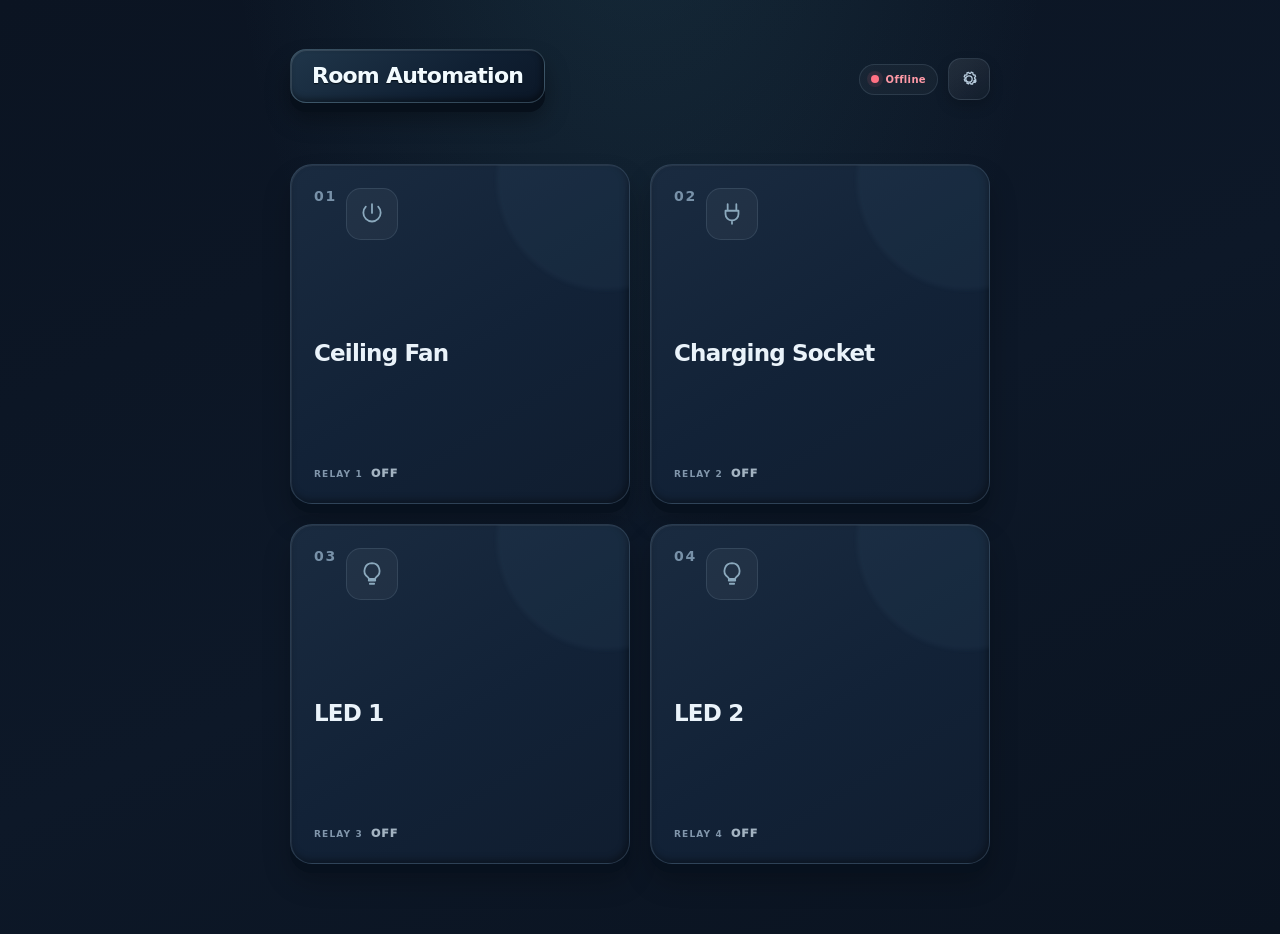
==== commit 591975a5: "Add files via upload" ====
--- a/index.html
+++ b/index.html
@@ -3,74 +3,49 @@
 <head>
   <meta charset="utf-8">
   <meta name="viewport" content="width=device-width,initial-scale=1,viewport-fit=cover">
-  <meta name="theme-color" content="#0a1020">
+  <meta name="theme-color" content="#0b1422">
   <meta name="color-scheme" content="dark">
-  <meta name="description" content="Local four-channel smart room automation">
+  <meta name="description" content="Local four-channel room automation">
   <title>Room Automation</title>
   <link rel="stylesheet" href="/style.css">
 </head>
-<body>
-  <div class="ambient ambient-one"></div><div class="ambient ambient-two"></div>
-  <main class="shell">
-    <header class="topbar">
-      <a class="brand" href="/" aria-label="Room Automation home">
-        <span class="brand-icon">RA</span>
-        <span><small>ESP8266 · SMART ROOM</small><strong>Room Automation</strong></span>
-      </a>
-      <div class="top-actions">
-        <span id="connection" class="status offline"><i></i>Connecting</span>
-        <a class="icon-button" href="/settings.html" aria-label="Settings" title="Settings">⚙</a>
+<body class="dashboard-page">
+  <main class="dashboard-shell">
+    <header class="dashboard-header">
+      <div class="logo-stage">
+        <div class="logo-card" aria-label="Device logo"><span id="logoText">Room Automation</span></div>
+      </div>
+      <div class="header-actions">
+        <div id="connection" class="connection offline" role="status" aria-live="polite"><i></i><span>Offline</span></div>
+        <a class="settings-button" href="/settings.html" aria-label="Open settings" title="Settings">
+          <svg viewBox="0 0 24 24" aria-hidden="true"><path d="M12 8.2a3.8 3.8 0 1 0 0 7.6 3.8 3.8 0 0 0 0-7.6Z"/><path d="m19.4 13.4 1.1.9-1.1 1.9-1.4-.5a7.8 7.8 0 0 1-1.4.8l-.2 1.5h-2.2l-.4-1.4a7.8 7.8 0 0 1-1.6 0l-.8 1.2-2-.9.3-1.5a7.7 7.7 0 0 1-1.1-1.2l-1.5.2-.7-2.1 1.2-.8a7.6 7.6 0 0 1-.1-1.6l-1.3-.7.8-2.1 1.5.2a7.7 7.7 0 0 1 1.2-1.1l-.2-1.5 2.1-.7.8 1.2a7.6 7.6 0 0 1 1.6-.1l.7-1.3 2.1.8-.2 1.5a7.7 7.7 0 0 1 1.1 1.2l1.5-.2.7 2.1-1.2.8a7.6 7.6 0 0 1 .1 1.6l1.3.7-.8 2.1-1.5-.2Z"/></svg>
+        </a>
       </div>
     </header>
 
-    <section class="hero glass">
-      <div class="hero-copy">
-        <span class="eyebrow">CONTROL CENTER</span>
-        <h1>Your space.<br><em>Under control.</em></h1>
-        <p>Local-first automation. Relay controls and physical switches continue working without cloud or internet access.</p>
-        <div class="hero-foot"><span class="live-indicator"><i></i> LIVE DEVICE STATUS</span><span id="version">Firmware —</span></div>
-      </div>
-      <div class="hero-orbit" aria-hidden="true"><div class="orbit-ring ring-a"></div><div class="orbit-ring ring-b"></div><div class="orbit-core"><span>4</span><small>CHANNELS</small></div><b class="orbit-dot dot-a"></b><b class="orbit-dot dot-b"></b><b class="orbit-dot dot-c"></b></div>
+    <section id="relayGrid" class="relay-grid" aria-label="Relay controls">
+      <button class="relay-card" type="button" data-index="0" aria-pressed="false">
+        <span class="relay-top"><span class="relay-index">01</span><span class="relay-glyph" aria-hidden="true"><svg viewBox="0 0 24 24"><path d="M12 3v8m-5.7-5.7a8 8 0 1 0 11.4 0"/></svg></span></span>
+        <span class="relay-name" data-relay-name="0">Ceiling Fan</span>
+        <span class="relay-bottom"><span class="relay-caption">RELAY 1</span><span class="relay-state">OFF</span></span>
+      </button>
+      <button class="relay-card" type="button" data-index="1" aria-pressed="false">
+        <span class="relay-top"><span class="relay-index">02</span><span class="relay-glyph" aria-hidden="true"><svg viewBox="0 0 24 24"><path d="M8 3v6m8-6v6M6 9h12v3a6 6 0 0 1-12 0V9Zm6 9v3"/></svg></span></span>
+        <span class="relay-name" data-relay-name="1">Charging Socket</span>
+        <span class="relay-bottom"><span class="relay-caption">RELAY 2</span><span class="relay-state">OFF</span></span>
+      </button>
+      <button class="relay-card" type="button" data-index="2" aria-pressed="false">
+        <span class="relay-top"><span class="relay-index">03</span><span class="relay-glyph" aria-hidden="true"><svg viewBox="0 0 24 24"><path d="M9 18h6m-5 3h4m-2-19a7 7 0 0 0-4 12.7c.6.4 1 1 1 1.8h6c0-.8.4-1.4 1-1.8A7 7 0 0 0 12 2Z"/></svg></span></span>
+        <span class="relay-name" data-relay-name="2">LED 1</span>
+        <span class="relay-bottom"><span class="relay-caption">RELAY 3</span><span class="relay-state">OFF</span></span>
+      </button>
+      <button class="relay-card" type="button" data-index="3" aria-pressed="false">
+        <span class="relay-top"><span class="relay-index">04</span><span class="relay-glyph" aria-hidden="true"><svg viewBox="0 0 24 24"><path d="M9 18h6m-5 3h4m-2-19a7 7 0 0 0-4 12.7c.6.4 1 1 1 1.8h6c0-.8.4-1.4 1-1.8A7 7 0 0 0 12 2Z"/></svg></span></span>
+        <span class="relay-name" data-relay-name="3">LED 2</span>
+        <span class="relay-bottom"><span class="relay-caption">RELAY 4</span><span class="relay-state">OFF</span></span>
+      </button>
     </section>
-
-    <section class="section-heading">
-      <div><span class="eyebrow">APPLIANCES</span><h2>Relay control</h2></div>
-      <span class="section-note">GPIO map · D1 / D2 / D5 / D6</span>
-    </section>
-    <section id="relayGrid" class="relay-grid">
-      <article class="relay-card glass" data-index="0"><div class="relay-head"><span class="appliance-icon">⌁</span><span class="relay-tag">RELAY 01 · GPIO5</span></div><div class="relay-details"><h3 data-relay-name="0">Ceiling Fan</h3><p>Relay 1 · D1 output</p></div><div class="relay-actions"><span class="relay-state">OFF</span><button class="power-button" data-toggle="0" aria-pressed="false"><span></span>Power</button></div></article>
-      <article class="relay-card glass" data-index="1"><div class="relay-head"><span class="appliance-icon">＋</span><span class="relay-tag">RELAY 02 · GPIO4</span></div><div class="relay-details"><h3 data-relay-name="1">Charging Socket</h3><p>Relay 2 · D2 output</p></div><div class="relay-actions"><span class="relay-state">OFF</span><button class="power-button" data-toggle="1" aria-pressed="false"><span></span>Power</button></div></article>
-      <article class="relay-card glass" data-index="2"><div class="relay-head"><span class="appliance-icon light">✦</span><span class="relay-tag">RELAY 03 · GPIO14</span></div><div class="relay-details"><h3 data-relay-name="2">LED 1</h3><p>Relay 3 · D5 output</p></div><div class="relay-actions"><span class="relay-state">OFF</span><button class="power-button" data-toggle="2" aria-pressed="false"><span></span>Power</button></div></article>
-      <article class="relay-card glass" data-index="3"><div class="relay-head"><span class="appliance-icon light">✦</span><span class="relay-tag">RELAY 04 · GPIO12</span></div><div class="relay-details"><h3 data-relay-name="3">LED 2</h3><p>Relay 4 · D6 output</p></div><div class="relay-actions"><span class="relay-state">OFF</span><button class="power-button" data-toggle="3" aria-pressed="false"><span></span>Power</button></div></article>
-    </section>
-
-    <section class="section-heading section-gap"><div><span class="eyebrow">AUTOMATION</span><h2>Countdown timers</h2></div><span id="clockStatus" class="section-note">Checking clock…</span></section>
-    <section id="timerGrid" class="timer-grid">
-      <article class="timer-card glass" data-timer="0"><div class="timer-top"><strong>Relay 1</strong><span class="timer-remaining">No timer</span></div><div class="timer-controls"><input class="timer-seconds" type="number" min="1" max="2592000" inputmode="numeric" placeholder="Seconds"><select class="timer-action"><option value="false">Turn OFF after</option><option value="true">Turn ON after</option></select></div><div class="timer-buttons"><button class="button primary timer-start">Start timer</button><button class="button subtle timer-cancel">Cancel</button></div></article>
-      <article class="timer-card glass" data-timer="1"><div class="timer-top"><strong>Relay 2</strong><span class="timer-remaining">No timer</span></div><div class="timer-controls"><input class="timer-seconds" type="number" min="1" max="2592000" inputmode="numeric" placeholder="Seconds"><select class="timer-action"><option value="false">Turn OFF after</option><option value="true">Turn ON after</option></select></div><div class="timer-buttons"><button class="button primary timer-start">Start timer</button><button class="button subtle timer-cancel">Cancel</button></div></article>
-      <article class="timer-card glass" data-timer="2"><div class="timer-top"><strong>Relay 3</strong><span class="timer-remaining">No timer</span></div><div class="timer-controls"><input class="timer-seconds" type="number" min="1" max="2592000" inputmode="numeric" placeholder="Seconds"><select class="timer-action"><option value="false">Turn OFF after</option><option value="true">Turn ON after</option></select></div><div class="timer-buttons"><button class="button primary timer-start">Start timer</button><button class="button subtle timer-cancel">Cancel</button></div></article>
-      <article class="timer-card glass" data-timer="3"><div class="timer-top"><strong>Relay 4</strong><span class="timer-remaining">No timer</span></div><div class="timer-controls"><input class="timer-seconds" type="number" min="1" max="2592000" inputmode="numeric" placeholder="Seconds"><select class="timer-action"><option value="false">Turn OFF after</option><option value="true">Turn ON after</option></select></div><div class="timer-buttons"><button class="button primary timer-start">Start timer</button><button class="button subtle timer-cancel">Cancel</button></div></article>
-    </section>
-
-    <section class="section-heading section-gap"><div><span class="eyebrow">WEEKLY ROUTINES</span><h2>Schedules</h2></div><span class="section-note">Up to 8 rules · India time</span></section>
-    <section class="schedule-layout">
-      <form id="scheduleForm" class="schedule-form glass">
-        <div class="form-title"><span class="eyebrow">NEW AUTOMATION</span><strong>Create a schedule</strong></div>
-        <label>Appliance<select id="scheduleRelay"><option value="0">Relay 1</option><option value="1">Relay 2</option><option value="2">Relay 3</option><option value="3">Relay 4</option></select></label>
-        <label>Action<select id="scheduleAction"><option value="true">Turn ON</option><option value="false">Turn OFF</option></select></label>
-        <label>Time<input id="scheduleTime" type="time" value="07:00" required></label>
-        <div class="day-picker"><span>Repeat on</span><div class="days"><label><input type="checkbox" value="0" checked><b>S</b></label><label><input type="checkbox" value="1" checked><b>M</b></label><label><input type="checkbox" value="2" checked><b>T</b></label><label><input type="checkbox" value="3" checked><b>W</b></label><label><input type="checkbox" value="4" checked><b>T</b></label><label><input type="checkbox" value="5" checked><b>F</b></label><label><input type="checkbox" value="6" checked><b>S</b></label></div></div>
-        <button class="button primary full" type="submit">＋ Save schedule</button>
-      </form>
-      <div class="schedule-list glass"><div class="form-title"><span class="eyebrow">ACTIVE RULES</span><strong>Your schedules</strong></div><div id="scheduleItems" class="schedule-items"><p class="empty-note">No schedules configured.</p></div><p class="schedule-help">Schedules require a valid NTP clock. They run locally on the ESP8266 after time synchronization; they do not depend on Firebase.</p></div>
-    </section>
-
-    <section class="section-heading section-gap"><div><span class="eyebrow">DEVICE HEALTH</span><h2>System overview</h2></div></section>
-    <section class="metrics-grid">
-      <div class="metric glass"><span>STA ADDRESS</span><strong id="ip">—</strong></div><div class="metric glass"><span>AP ADDRESS</span><strong id="apIp">—</strong></div><div class="metric glass"><span>WI-FI SIGNAL</span><strong id="rssi">—</strong></div><div class="metric glass"><span>FREE HEAP</span><strong id="heap">—</strong></div><div class="metric glass"><span>UPTIME</span><strong id="uptime">—</strong></div><div class="metric glass"><span>AP CLIENTS</span><strong id="apClients">—</strong></div>
-    </section>
-    <div class="footer-bar"><span id="message" class="toast" role="status" aria-live="polite"></span><button id="rebootBtn" class="button subtle">↻ Reboot controller</button></div>
-    <footer>Local-first controller · AP fallback always available · Relay state stored on device</footer>
+    <p id="dashboardMessage" class="dashboard-message" role="status" aria-live="polite"></p>
   </main>
   <script src="/app.js"></script>
 </body>
--- a/style.css
+++ b/style.css
@@ -1 +1,13 @@
-:root{color-scheme:dark;--bg:#090f1d;--panel:#111b2c;--panel-2:#152238;--text:#f4f7ff;--muted:#91a2bc;--line:rgba(166,190,225,.13);--blue:#69d8f4;--violet:#9b91ff;--green:#57e1a0;--red:#ff7f9b;--shadow:0 20px 55px rgba(0,0,0,.24);font-family:Inter,ui-sans-serif,system-ui,-apple-system,BlinkMacSystemFont,"Segoe UI",sans-serif}*{box-sizing:border-box}html{min-height:100%;background:var(--bg)}body{margin:0;min-height:100vh;color:var(--text);background:radial-gradient(circle at 14% 0%,rgba(66,190,231,.09),transparent 33%),radial-gradient(circle at 90% 8%,rgba(133,111,255,.10),transparent 30%),var(--bg)}button,input,select{font:inherit}button,a{touch-action:manipulation}button{cursor:pointer}.ambient{position:fixed;z-index:0;width:340px;height:340px;filter:blur(100px);border-radius:50%;opacity:.12;pointer-events:none}.ambient-one{background:#31c9f4;top:8%;left:-180px}.ambient-two{background:#7767f7;right:-200px;bottom:8%}.shell{width:min(1120px,100%);margin:auto;padding:26px 20px 32px;position:relative;z-index:1}.glass{background:linear-gradient(145deg,rgba(23,37,60,.9),rgba(13,23,40,.88));border:1px solid var(--line);border-radius:22px;box-shadow:var(--shadow);backdrop-filter:blur(16px)}.topbar{display:flex;align-items:center;justify-content:space-between;gap:14px;margin-bottom:22px}.brand{display:flex;align-items:center;gap:12px;color:var(--text);text-decoration:none}.brand-icon{width:44px;height:44px;border-radius:14px;display:grid;place-items:center;font-size:15px;font-weight:950;letter-spacing:-.08em;color:var(--blue);background:linear-gradient(145deg,rgba(105,216,244,.16),rgba(155,145,255,.18));border:1px solid rgba(105,216,244,.24);box-shadow:0 0 30px rgba(105,216,244,.08)}.brand small,.brand strong{display:block}.brand small,.eyebrow{font-size:9px;letter-spacing:.17em;color:var(--muted);font-weight:850}.brand strong{font-size:17px;letter-spacing:-.035em;margin-top:3px}.top-actions{display:flex;align-items:center;gap:9px}.status{display:flex;align-items:center;gap:8px;padding:9px 12px;border-radius:999px;border:1px solid var(--line);font-size:10px;font-weight:850;white-space:nowrap;color:var(--muted)}.status i,.live-indicator i{width:7px;height:7px;border-radius:50%;background:currentColor;box-shadow:0 0 12px currentColor}.status.online{color:var(--green);background:rgba(87,225,160,.06)}.status.offline{color:#ffadbd;background:rgba(255,127,155,.06)}.icon-button{width:38px;height:38px;display:grid;place-items:center;text-decoration:none;color:var(--text);font-size:19px;border:1px solid var(--line);border-radius:12px;background:rgba(255,255,255,.04)}.hero{min-height:230px;padding:30px 34px;display:flex;align-items:center;justify-content:space-between;gap:22px;overflow:hidden;position:relative;margin-bottom:32px}.hero-copy{max-width:590px;position:relative;z-index:1}.hero h1{font-size:clamp(34px,5vw,54px);letter-spacing:-.065em;line-height:.99;margin:10px 0 12px}.hero h1 em{font-style:normal;color:var(--blue)}.hero p{max-width:540px;color:var(--muted);font-size:13px;line-height:1.65}.hero-foot{display:flex;align-items:center;gap:16px;margin-top:22px;font-size:10px;color:var(--muted)}.live-indicator{display:flex;align-items:center;gap:8px;font-weight:850;letter-spacing:.11em}.live-indicator i{background:var(--green);color:var(--green)}.hero-orbit{width:190px;height:190px;flex:0 0 190px;position:relative;display:grid;place-items:center;margin-right:28px}.orbit-ring{position:absolute;border:1px solid rgba(105,216,244,.2);border-radius:50%}.ring-a{inset:6px}.ring-b{inset:24px;border-style:dashed;border-color:rgba(155,145,255,.3);animation:spin 34s linear infinite}.orbit-core{width:100px;height:100px;border-radius:50%;display:flex;flex-direction:column;align-items:center;justify-content:center;background:radial-gradient(circle,rgba(105,216,244,.19),rgba(105,216,244,.04) 70%);border:1px solid rgba(105,216,244,.27);box-shadow:0 0 50px rgba(105,216,244,.12)}.orbit-core span{font-size:32px;font-weight:900;letter-spacing:-.06em}.orbit-core small{font-size:8px;color:var(--muted);letter-spacing:.15em}.orbit-dot{position:absolute;width:10px;height:10px;border-radius:50%;background:var(--blue);box-shadow:0 0 18px var(--blue)}.dot-a{top:20px;right:35px}.dot-b{bottom:25px;left:27px;background:var(--violet);box-shadow:0 0 18px var(--violet)}.dot-c{right:9px;bottom:65px;width:6px;height:6px}.section-heading{display:flex;align-items:end;justify-content:space-between;gap:12px;margin:0 2px 13px}.section-heading h2{font-size:21px;letter-spacing:-.045em;margin:5px 0 0}.section-note{font-size:10px;color:var(--muted);text-align:right}.section-note.warn{color:#ffc77b}.section-gap{margin-top:32px}.relay-grid{display:grid;grid-template-columns:repeat(4,minmax(0,1fr));gap:12px}.relay-card{padding:17px;min-height:176px;display:flex;flex-direction:column;transition:transform .2s,border-color .2s,box-shadow .2s}.relay-card:hover{transform:translateY(-2px)}.relay-card.active{border-color:rgba(87,225,160,.35);box-shadow:0 18px 45px rgba(20,170,120,.075)}.relay-head{display:flex;align-items:center;justify-content:space-between;gap:8px}.appliance-icon{width:39px;height:39px;border-radius:13px;display:grid;place-items:center;color:var(--blue);font-size:23px;background:rgba(105,216,244,.08);border:1px solid rgba(105,216,244,.15)}.appliance-icon.light{color:#ffdf9a;background:rgba(255,223,154,.07);border-color:rgba(255,223,154,.13)}.relay-tag{font-size:8px;color:var(--muted);font-weight:850;letter-spacing:.09em}.relay-details{margin:18px 0 13px}.relay-details h3{font-size:15px;margin:0;letter-spacing:-.025em;overflow-wrap:anywhere}.relay-details p{font-size:10px;color:var(--muted);margin-top:5px}.relay-actions{display:flex;align-items:center;justify-content:space-between;gap:8px;margin-top:auto}.relay-state{font-size:9px;letter-spacing:.13em;font-weight:900;color:var(--muted)}.relay-card.active .relay-state{color:var(--green)}.power-button{border:1px solid var(--line);border-radius:11px;padding:8px 11px;min-width:80px;display:flex;align-items:center;justify-content:center;gap:7px;background:rgba(255,255,255,.035);color:var(--muted);font-size:10px;font-weight:850;transition:.2s}.power-button span{width:7px;height:7px;border-radius:50%;background:currentColor}.power-button.on{color:var(--green);border-color:rgba(87,225,160,.32);background:rgba(87,225,160,.08)}.power-button:disabled,.button:disabled{opacity:.55;cursor:wait}.timer-grid{display:grid;grid-template-columns:repeat(4,minmax(0,1fr));gap:10px}.timer-card{padding:14px}.timer-top{display:flex;flex-direction:column;gap:6px}.timer-top strong{font-size:12px}.timer-remaining{font-size:10px;color:var(--muted);min-height:14px}.timer-remaining.running{color:var(--green)}.timer-controls{display:grid;gap:7px;margin-top:12px}.timer-controls input,.timer-controls select,.schedule-form input,.schedule-form select,.settings-card input,.settings-card select{width:100%;min-width:0;color:var(--text);background:rgba(4,10,19,.57);border:1px solid var(--line);border-radius:10px;padding:10px 11px;outline:none}.timer-controls input,.timer-controls select{font-size:10px}.timer-controls input:focus,.timer-controls select:focus,.settings-card input:focus,.settings-card select:focus{border-color:rgba(105,216,244,.5);box-shadow:0 0 0 3px rgba(105,216,244,.07)}.timer-buttons{display:flex;gap:6px;margin-top:9px}.button{border:1px solid var(--line);border-radius:11px;padding:10px 13px;color:var(--text);font-size:10px;font-weight:850;background:rgba(255,255,255,.045);text-decoration:none;display:inline-flex;align-items:center;justify-content:center;gap:6px;transition:transform .16s,border-color .16s,background .16s}.button:hover{transform:translateY(-1px);border-color:rgba(105,216,244,.35)}.button.primary{background:linear-gradient(135deg,rgba(105,216,244,.17),rgba(155,145,255,.16));border-color:rgba(105,216,244,.22)}.button.subtle{background:rgba(255,255,255,.035)}.button.danger{background:rgba(255,127,155,.1);border-color:rgba(255,127,155,.25);color:#ffb0c0}.timer-buttons .button{flex:1;padding:8px 6px;font-size:9px}.schedule-layout{display:grid;grid-template-columns:minmax(260px,.8fr) minmax(0,1.2fr);gap:12px}.schedule-form,.schedule-list{padding:18px}.form-title{display:flex;flex-direction:column;gap:5px;margin-bottom:14px}.form-title strong{font-size:15px;letter-spacing:-.025em}.schedule-form>label,.settings-card>label,.relay-name-list label{display:block;margin-top:12px;font-size:10px;font-weight:800;color:var(--muted);letter-spacing:.035em}.schedule-form input,.schedule-form select,.settings-card input,.settings-card select{display:block;margin-top:6px;font-size:12px}.day-picker{margin:15px 0}.day-picker>span{display:block;color:var(--muted);font-size:10px;font-weight:800;margin-bottom:8px}.days{display:flex;gap:6px;flex-wrap:wrap}.days label{position:relative;cursor:pointer}.days input{position:absolute;opacity:0;pointer-events:none}.days b{width:30px;height:30px;border-radius:9px;border:1px solid var(--line);background:rgba(255,255,255,.035);display:grid;place-items:center;font-size:9px;color:var(--muted)}.days input:checked+b{background:rgba(105,216,244,.14);border-color:rgba(105,216,244,.38);color:var(--blue)}.button.full{width:100%}.schedule-items{display:grid;gap:8px}.empty-note,.schedule-help,.form-note{font-size:10px;line-height:1.55;color:var(--muted)}.schedule-item{display:flex;align-items:center;justify-content:space-between;gap:10px;border:1px solid var(--line);border-radius:12px;background:rgba(255,255,255,.025);padding:11px}.schedule-item strong,.schedule-item small{display:block}.schedule-item strong{font-size:11px}.schedule-item small{font-size:9px;color:var(--muted);margin-top:4px}.remove-rule{border:1px solid rgba(255,127,155,.2);background:rgba(255,127,155,.07);color:#ff9fb2;border-radius:9px;padding:7px 9px;font-size:9px;font-weight:800}.schedule-help{margin-top:13px}.metrics-grid{display:grid;grid-template-columns:repeat(3,minmax(0,1fr));gap:10px}.metric{padding:14px 16px}.metric span{display:block;font-size:8px;color:var(--muted);letter-spacing:.13em;font-weight:850}.metric strong{display:block;margin-top:7px;font-size:13px;overflow:hidden;text-overflow:ellipsis;white-space:nowrap}.footer-bar{display:flex;align-items:center;justify-content:space-between;gap:12px;margin-top:16px;min-height:38px}.toast{font-size:11px;color:var(--muted);min-height:15px}.toast.ok{color:var(--green)}.toast.error{color:#ff9fb2}footer{text-align:center;color:#64748c;font-size:9px;letter-spacing:.035em;margin-top:18px}.settings-intro{padding:25px 28px;margin-bottom:14px}.settings-intro h1{font-size:30px;letter-spacing:-.055em;margin:8px 0}.settings-intro p{font-size:12px;color:var(--muted);line-height:1.6;max-width:690px}.settings-grid{display:grid;grid-template-columns:repeat(2,minmax(0,1fr));gap:12px}.settings-card{padding:18px;min-width:0}.settings-card .form-title{margin-bottom:12px}.settings-card .button{margin-top:12px}.settings-card .form-note{margin:9px 0}.settings-card .toggle-row{display:flex;align-items:center;gap:10px;margin:13px 0}.toggle-row input,.mini-toggle input{width:auto!important;margin:0!important;accent-color:var(--blue)}.toggle-row span strong,.toggle-row span small{display:block}.toggle-row span strong{font-size:11px;color:var(--text)}.toggle-row span small{font-size:9px;color:var(--muted);margin-top:3px}.relay-name-list{display:grid;grid-template-columns:repeat(2,minmax(0,1fr));gap:3px 10px}.switch-map{display:grid;gap:9px;margin-top:14px}.switch-row{display:grid;grid-template-columns:minmax(78px,1fr) minmax(105px,1fr) minmax(105px,1fr) auto;align-items:center;gap:8px}.switch-row>label:first-child{font-size:10px;color:var(--muted);font-weight:800}.switch-row select{margin:0}.mini-toggle{display:flex;align-items:center;gap:5px;font-size:9px;color:var(--muted);white-space:nowrap}.warning-note{margin-top:14px;border:1px solid rgba(255,191,107,.2);border-radius:11px;padding:11px;background:rgba(255,191,107,.055);font-size:9px;line-height:1.55;color:#d8bd95}.warning-note strong{color:#ffd18b}.scan-list{display:grid;gap:6px;margin-top:10px;max-height:180px;overflow:auto}.scan-item{display:flex;align-items:center;justify-content:space-between;gap:10px;border:1px solid var(--line);border-radius:10px;padding:9px 10px;background:rgba(255,255,255,.025);color:var(--text);text-align:left}.scan-item strong{font-size:10px;overflow-wrap:anywhere}.scan-item small{font-size:9px;color:var(--muted);white-space:nowrap}.filebox,.settings-card input[type=file]{padding:9px}.danger-card{border-color:rgba(255,127,155,.2)}.settings-save{grid-column:1/-1;display:flex;align-items:center;justify-content:space-between;gap:10px;padding:4px 2px}.settings-save .button{min-width:190px;margin:0}progress{width:100%;margin-top:12px;height:7px;accent-color:var(--blue)}@keyframes spin{to{transform:rotate(360deg)}}@media(max-width:900px){.relay-grid,.timer-grid{grid-template-columns:repeat(2,minmax(0,1fr))}.hero-orbit{margin-right:0}}@media(max-width:650px){.shell{padding:17px 12px 26px}.hero{padding:23px 20px}.hero-orbit{width:112px;height:112px;flex-basis:112px}.orbit-core{width:68px;height:68px}.orbit-core span{font-size:23px}.orbit-core small{font-size:6px}.ring-b{inset:15px}.ring-a{inset:3px}.hero h1{font-size:34px}.hero p{font-size:11px}.hero-foot{flex-wrap:wrap;gap:9px}.section-heading h2{font-size:18px}.section-note{font-size:9px}.relay-grid,.timer-grid{grid-template-columns:repeat(2,minmax(0,1fr));gap:8px}.relay-card{padding:13px;min-height:155px}.relay-head{align-items:flex-start}.relay-tag{font-size:7px}.appliance-icon{width:34px;height:34px}.relay-details h3{font-size:12px}.power-button{min-width:68px;padding:7px 8px}.schedule-layout,.settings-grid{grid-template-columns:1fr}.metrics-grid{grid-template-columns:repeat(2,minmax(0,1fr))}.switch-row{grid-template-columns:minmax(0,1fr) minmax(0,1fr)}.mini-toggle{grid-column:2;justify-self:start}.settings-save{grid-column:auto;flex-direction:column;align-items:stretch}.settings-save .button{width:100%}}@media(max-width:390px){.hero-orbit{display:none}.brand strong{font-size:15px}.status{font-size:8px;padding:8px}.relay-card{min-height:148px}.relay-details{margin:13px 0}.timer-card{padding:11px}.timer-buttons{gap:4px}.timer-buttons .button{font-size:8px}.relay-name-list{grid-template-columns:1fr}.footer-bar{align-items:flex-start;flex-direction:column}}
+:root{color-scheme:dark;--bg:#0b1422;--panel:#111f31;--panel2:#17283c;--line:rgba(179,205,229,.13);--text:#edf5fb;--muted:#91a5ba;--teal:#6be0d0;--green:#53dfa1;--red:#ff7184;--gold:#f2cc87;--shadow:0 18px 42px rgba(0,0,0,.28)}
+*{box-sizing:border-box;-webkit-tap-highlight-color:transparent;user-select:none;-webkit-user-select:none;-webkit-touch-callout:none}
+html{min-height:100%;background:var(--bg)}
+body{margin:0;min-height:100vh;color:var(--text);font-family:Inter,ui-sans-serif,system-ui,-apple-system,"Segoe UI",sans-serif;background:radial-gradient(ellipse at 50% -20%,rgba(69,142,158,.18),transparent 46%),linear-gradient(155deg,#0b1422 0%,#0d1828 54%,#0a1320 100%)}
+button,a{font:inherit}button{color:inherit}.dashboard-shell{width:min(760px,100%);min-height:100vh;margin:0 auto;padding:clamp(22px,5vh,48px) clamp(16px,4vw,30px) 30px;display:flex;flex-direction:column}
+.dashboard-header{display:flex;align-items:center;justify-content:space-between;gap:14px;margin-bottom:clamp(28px,7vh,58px)}.logo-stage{min-width:0;max-width:calc(100% - 105px)}.logo-card{display:inline-flex;align-items:center;min-height:54px;max-width:100%;padding:13px 21px;border:1px solid rgba(179,220,229,.2);border-radius:16px;background:linear-gradient(145deg,#20364a,#102033 62%,#0b1727);box-shadow:inset 1px 1px 0 rgba(255,255,255,.11),inset -2px -3px 6px rgba(0,0,0,.4),0 9px 0 #07101b,0 15px 23px rgba(0,0,0,.35);transform:translateY(-3px)}.logo-card span{font-size:clamp(16px,4.2vw,22px);font-weight:850;line-height:1.16;letter-spacing:-.035em;overflow-wrap:anywhere;color:#f2fbff;text-shadow:0 1px 1px #07111b}.header-actions{display:flex;align-items:center;gap:10px;flex-shrink:0}.connection{display:inline-flex;align-items:center;gap:7px;padding:9px 11px;border-radius:999px;border:1px solid var(--line);background:rgba(255,255,255,.035);font-size:10px;font-weight:850;letter-spacing:.035em}.connection i{width:8px;height:8px;border-radius:50%;background:var(--red);box-shadow:0 0 0 4px rgba(255,113,132,.1)}.connection.online{color:var(--green);border-color:rgba(83,223,161,.22)}.connection.online i{background:var(--green);box-shadow:0 0 0 4px rgba(83,223,161,.12)}.connection.offline{color:#ff9aa7}.settings-button{width:42px;height:42px;display:grid;place-items:center;border-radius:13px;border:1px solid var(--line);background:linear-gradient(145deg,rgba(255,255,255,.09),rgba(255,255,255,.025));box-shadow:0 6px 14px rgba(0,0,0,.18);transition:transform .2s,border-color .2s}.settings-button:active{transform:translateY(2px)}.settings-button svg{width:20px;height:20px;fill:none;stroke:#b7cbdc;stroke-width:1.55;stroke-linecap:round;stroke-linejoin:round}
+.relay-grid{display:grid;grid-template-columns:repeat(2,minmax(0,1fr));gap:clamp(12px,3vw,18px);width:100%;margin:auto 0}.relay-card{position:relative;isolation:isolate;overflow:hidden;aspect-ratio:1/1;min-width:0;padding:clamp(15px,4vw,23px);display:flex;flex-direction:column;justify-content:space-between;text-align:left;border:1px solid rgba(173,204,227,.15);border-radius:22px;background:linear-gradient(148deg,#1a2b40 0%,#122237 55%,#101d2f 100%);box-shadow:inset 1px 1px 0 rgba(255,255,255,.065),inset -2px -3px 7px rgba(0,0,0,.35),0 9px 0 #07111e,0 17px 28px rgba(0,0,0,.23);transition:transform .23s ease,border-color .23s ease,background .23s ease,box-shadow .23s ease;cursor:pointer;touch-action:manipulation}.relay-card:active{transform:translateY(5px);box-shadow:inset 1px 1px 0 rgba(255,255,255,.04),0 3px 0 #07111e,0 8px 15px rgba(0,0,0,.22)}.relay-card::after{content:"";position:absolute;z-index:-1;width:65%;aspect-ratio:1;border-radius:50%;right:-26%;top:-28%;background:rgba(112,163,190,.055);filter:blur(2px);transition:background .25s,transform .25s}.relay-card.active{border-color:rgba(83,223,161,.48);background:linear-gradient(148deg,#193b42 0%,#153544 54%,#112b39 100%);box-shadow:inset 1px 1px 0 rgba(255,255,255,.11),inset -2px -3px 7px rgba(0,0,0,.25),0 9px 0 #071b25,0 18px 34px rgba(35,190,143,.13)}.relay-card.active::after{background:rgba(83,223,161,.13);transform:scale(1.2)}.relay-card.pending{opacity:.72;cursor:wait}.relay-top{display:flex;align-items:flex-start;justify-content:space-between;gap:9px}.relay-index{font-size:clamp(11px,2.8vw,14px);font-weight:900;letter-spacing:.12em;color:#7891a8}.relay-glyph{width:clamp(39px,9vw,52px);height:clamp(39px,9vw,52px);display:grid;place-items:center;border-radius:15px;border:1px solid rgba(174,208,229,.13);background:rgba(255,255,255,.045);color:#8ba9bd;transition:color .2s,background .2s,border-color .2s}.relay-glyph svg{width:clamp(20px,5vw,26px);height:clamp(20px,5vw,26px);fill:none;stroke:currentColor;stroke-width:1.65;stroke-linecap:round;stroke-linejoin:round}.relay-card.active .relay-glyph{color:var(--green);background:rgba(83,223,161,.1);border-color:rgba(83,223,161,.22)}.relay-name{font-size:clamp(17px,4vw,23px);font-weight:850;line-height:1.18;letter-spacing:-.035em;overflow-wrap:anywhere;color:#eaf3fa}.relay-bottom{display:flex;align-items:center;justify-content:space-between;gap:8px}.relay-caption{font-size:9px;letter-spacing:.13em;font-weight:850;color:#8196ab}.relay-state{font-size:11px;font-weight:950;letter-spacing:.08em;color:#a3b3c1}.relay-card.active .relay-state{color:var(--green)}.dashboard-message{min-height:18px;margin:22px 0 0;text-align:center;font-size:11px;color:var(--green)}.dashboard-message.error{color:#ff9aa7}
+/* Settings application shell */
+.settings-shell{width:min(820px,100%);margin:0 auto;padding:20px clamp(14px,4vw,28px) 36px;overflow:hidden}.settings-header{display:flex;align-items:center;gap:12px;margin-bottom:20px}.back-dashboard,.back-button{width:42px;height:42px;display:grid;place-items:center;flex:0 0 42px;border-radius:13px;border:1px solid var(--line);background:rgba(255,255,255,.04);color:var(--text);font-size:21px;text-decoration:none}.settings-heading{min-width:0;flex:1}.settings-heading small{display:block;font-size:9px;letter-spacing:.15em;color:var(--muted);font-weight:900}.settings-heading strong{display:block;margin-top:3px;font-size:18px;letter-spacing:-.03em}.settings-home{display:block;animation:slideIn .28s ease both}.settings-menu{display:grid;gap:9px}.settings-menu-item{width:100%;min-height:70px;display:flex;align-items:center;gap:13px;padding:12px 15px;text-align:left;border:1px solid var(--line);border-radius:16px;background:linear-gradient(140deg,rgba(27,47,68,.96),rgba(15,29,46,.96));box-shadow:inset 1px 1px 0 rgba(255,255,255,.045),0 7px 18px rgba(0,0,0,.13);cursor:pointer;transition:transform .2s,border-color .2s}.settings-menu-item:active{transform:translateX(3px)}.menu-icon{width:40px;height:40px;display:grid;place-items:center;flex:0 0 40px;border-radius:12px;background:rgba(107,224,208,.09);border:1px solid rgba(107,224,208,.15);color:var(--teal);font-size:18px}.menu-copy{min-width:0;flex:1}.menu-copy strong,.menu-copy small{display:block}.menu-copy strong{font-size:13px;font-weight:850}.menu-copy small{margin-top:4px;font-size:10px;color:var(--muted);line-height:1.35}.menu-arrow{font-size:22px;color:#829ab0}.settings-panel{display:none;opacity:0;transform:translateX(24px)}.settings-panel.visible{display:block;animation:slideIn .28s cubic-bezier(.2,.75,.2,1) both}.panel-top{display:flex;align-items:center;gap:11px;margin:0 0 15px}.panel-title{min-width:0}.panel-title small{display:block;color:var(--teal);font-size:9px;letter-spacing:.13em;font-weight:900}.panel-title h1{margin:3px 0 0;font-size:21px;letter-spacing:-.045em}.panel-card{margin-bottom:11px;padding:16px;border:1px solid var(--line);border-radius:16px;background:linear-gradient(145deg,rgba(24,43,63,.96),rgba(14,27,43,.97));box-shadow:inset 1px 1px 0 rgba(255,255,255,.04),0 9px 22px rgba(0,0,0,.13)}.panel-card h2{margin:0 0 5px;font-size:14px}.panel-card .help{margin:0 0 13px;font-size:10px;line-height:1.5;color:var(--muted)}.field-grid{display:grid;grid-template-columns:repeat(2,minmax(0,1fr));gap:10px}.field{display:block;min-width:0;margin:10px 0 0;color:#b5c6d6;font-size:10px;font-weight:800}.field input,.field select,.field textarea,.control-input{display:block;width:100%;min-width:0;margin-top:6px;padding:11px 12px;color:var(--text);font-size:13px;font-weight:500;background:#0a1726;border:1px solid rgba(169,204,226,.17);border-radius:10px;outline:none;user-select:text;-webkit-user-select:text;-webkit-touch-callout:default}.field input:focus,.field select:focus,.field textarea:focus,.control-input:focus{border-color:rgba(107,224,208,.55);box-shadow:0 0 0 3px rgba(107,224,208,.08)}.field input::placeholder{color:#60758a}.field input[type=file]{padding:8px}.field textarea{resize:vertical;min-height:78px}.settings-button-row{display:flex;flex-wrap:wrap;gap:8px;margin-top:13px}.action-button{min-height:40px;padding:10px 14px;border:1px solid rgba(107,224,208,.25);border-radius:10px;background:linear-gradient(135deg,rgba(107,224,208,.16),rgba(92,157,185,.12));color:#eafaf8;font-size:11px;font-weight:850;cursor:pointer}.action-button.secondary{border-color:var(--line);background:rgba(255,255,255,.045);color:#c6d4e0}.action-button.danger{border-color:rgba(255,113,132,.28);background:rgba(255,113,132,.09);color:#ffadb8}.action-button:disabled{opacity:.5;cursor:wait}.form-note{margin:11px 0 0;color:var(--muted);font-size:10px;line-height:1.5}.message{min-height:16px;margin:10px 0 0;font-size:10px;color:var(--green)}.message.error{color:#ff9ba9}.relay-config-row{display:grid;grid-template-columns:1fr 1fr;gap:9px;padding:11px 0;border-bottom:1px solid rgba(169,204,226,.09)}.relay-config-row:last-child{border-bottom:0}.relay-config-name{grid-column:1/-1;font-size:11px;color:#d7e5f0;font-weight:900}.switch-config-row{display:grid;grid-template-columns:1fr 1fr;gap:8px}.toggle-line{display:flex;align-items:center;gap:9px;margin:12px 0;color:#c1d1df;font-size:11px}.toggle-line input,.day-picker input{width:17px;height:17px;accent-color:var(--teal)}.warning-note{padding:12px;border:1px solid rgba(242,204,135,.22);border-radius:11px;background:rgba(242,204,135,.06);color:#d7c49e;font-size:10px;line-height:1.55}.warning-note strong{color:var(--gold)}.scan-list{display:grid;gap:6px;margin-top:10px;max-height:160px;overflow:auto}.scan-item{display:flex;align-items:center;justify-content:space-between;gap:10px;padding:10px;border:1px solid var(--line);border-radius:10px;background:rgba(255,255,255,.035);color:var(--text);text-align:left}.scan-item strong{font-size:11px;overflow-wrap:anywhere}.scan-item small{font-size:9px;color:var(--muted);white-space:nowrap}.timer-grid{display:grid;grid-template-columns:repeat(2,minmax(0,1fr));gap:9px}.timer-box{padding:12px;border:1px solid rgba(169,204,226,.11);border-radius:12px;background:rgba(3,13,24,.27)}.timer-box strong{display:block;font-size:11px}.timer-status{display:block;margin-top:5px;color:var(--muted);font-size:10px;min-height:14px}.timer-status.running{color:var(--green)}.timer-actions{display:flex;gap:6px;margin-top:9px}.timer-actions .action-button{flex:1;min-width:0;padding:8px 5px;font-size:9px}.schedule-days{display:flex;flex-wrap:wrap;gap:7px;margin-top:9px}.schedule-days label{display:flex;align-items:center;gap:4px;font-size:10px;color:var(--muted)}.schedule-items{display:grid;gap:7px;margin-top:12px}.schedule-item{display:flex;align-items:center;justify-content:space-between;gap:9px;padding:10px;border:1px solid var(--line);border-radius:10px;background:rgba(255,255,255,.03)}.schedule-item strong,.schedule-item small{display:block}.schedule-item strong{font-size:11px}.schedule-item small{margin-top:4px;color:var(--muted);font-size:9px}.remove-rule{padding:7px 9px;border:1px solid rgba(255,113,132,.2);border-radius:8px;background:rgba(255,113,132,.07);color:#ffabb7;font-size:9px}.remote-status{display:flex;align-items:center;gap:8px;padding:10px 12px;border:1px solid rgba(242,204,135,.22);border-radius:11px;background:rgba(242,204,135,.06);font-size:11px;color:var(--gold)}.remote-status i{width:8px;height:8px;border-radius:50%;background:var(--gold)}.remote-steps{padding-left:18px;color:#bdcbd8;font-size:10px;line-height:1.7}.remote-steps li{margin:5px 0}.settings-footer{padding-top:12px;text-align:center;color:#748ba1;font-size:9px;line-height:1.5}
+@keyframes slideIn{from{opacity:0;transform:translateX(22px)}to{opacity:1;transform:translateX(0)}}@keyframes slideOut{from{opacity:1;transform:translateX(0)}to{opacity:0;transform:translateX(-18px)}}
+@media(min-width:700px){.dashboard-shell{padding-top:52px}.relay-grid{gap:20px}.settings-menu{grid-template-columns:repeat(2,minmax(0,1fr))}}
+@media(max-width:430px){.dashboard-shell{padding-top:26px}.dashboard-header{margin-bottom:36px}.logo-card{padding:12px 15px;min-height:48px;border-radius:14px}.connection{padding:8px 9px}.settings-button{width:39px;height:39px}.relay-card{border-radius:18px;padding:14px;}.relay-name{font-size:clamp(15px,4.2vw,19px)}.relay-caption{font-size:8px}.relay-state{font-size:10px}.field-grid{grid-template-columns:1fr}.relay-config-row{grid-template-columns:1fr 1fr}.timer-grid{grid-template-columns:1fr}}
+@media(prefers-reduced-motion:reduce){*,*::before,*::after{animation-duration:.01ms!important;transition-duration:.01ms!important;scroll-behavior:auto!important}}
